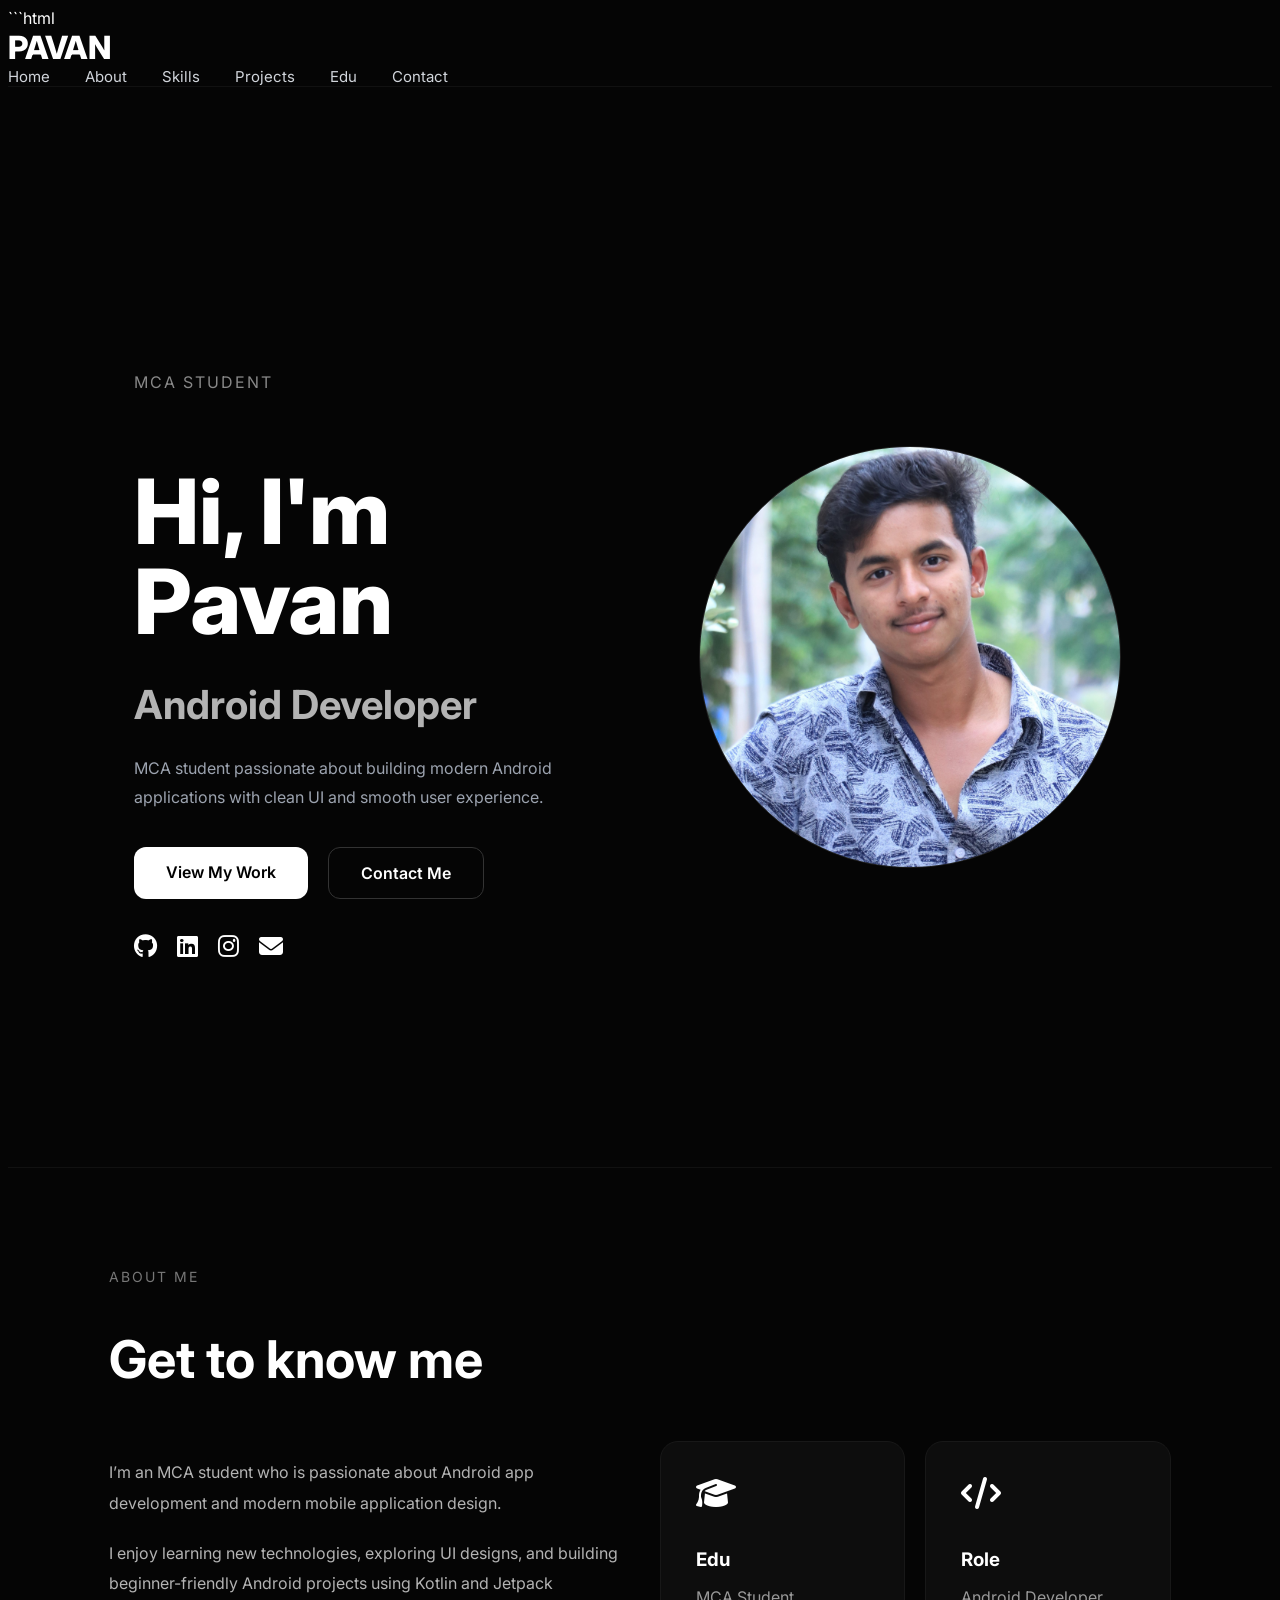
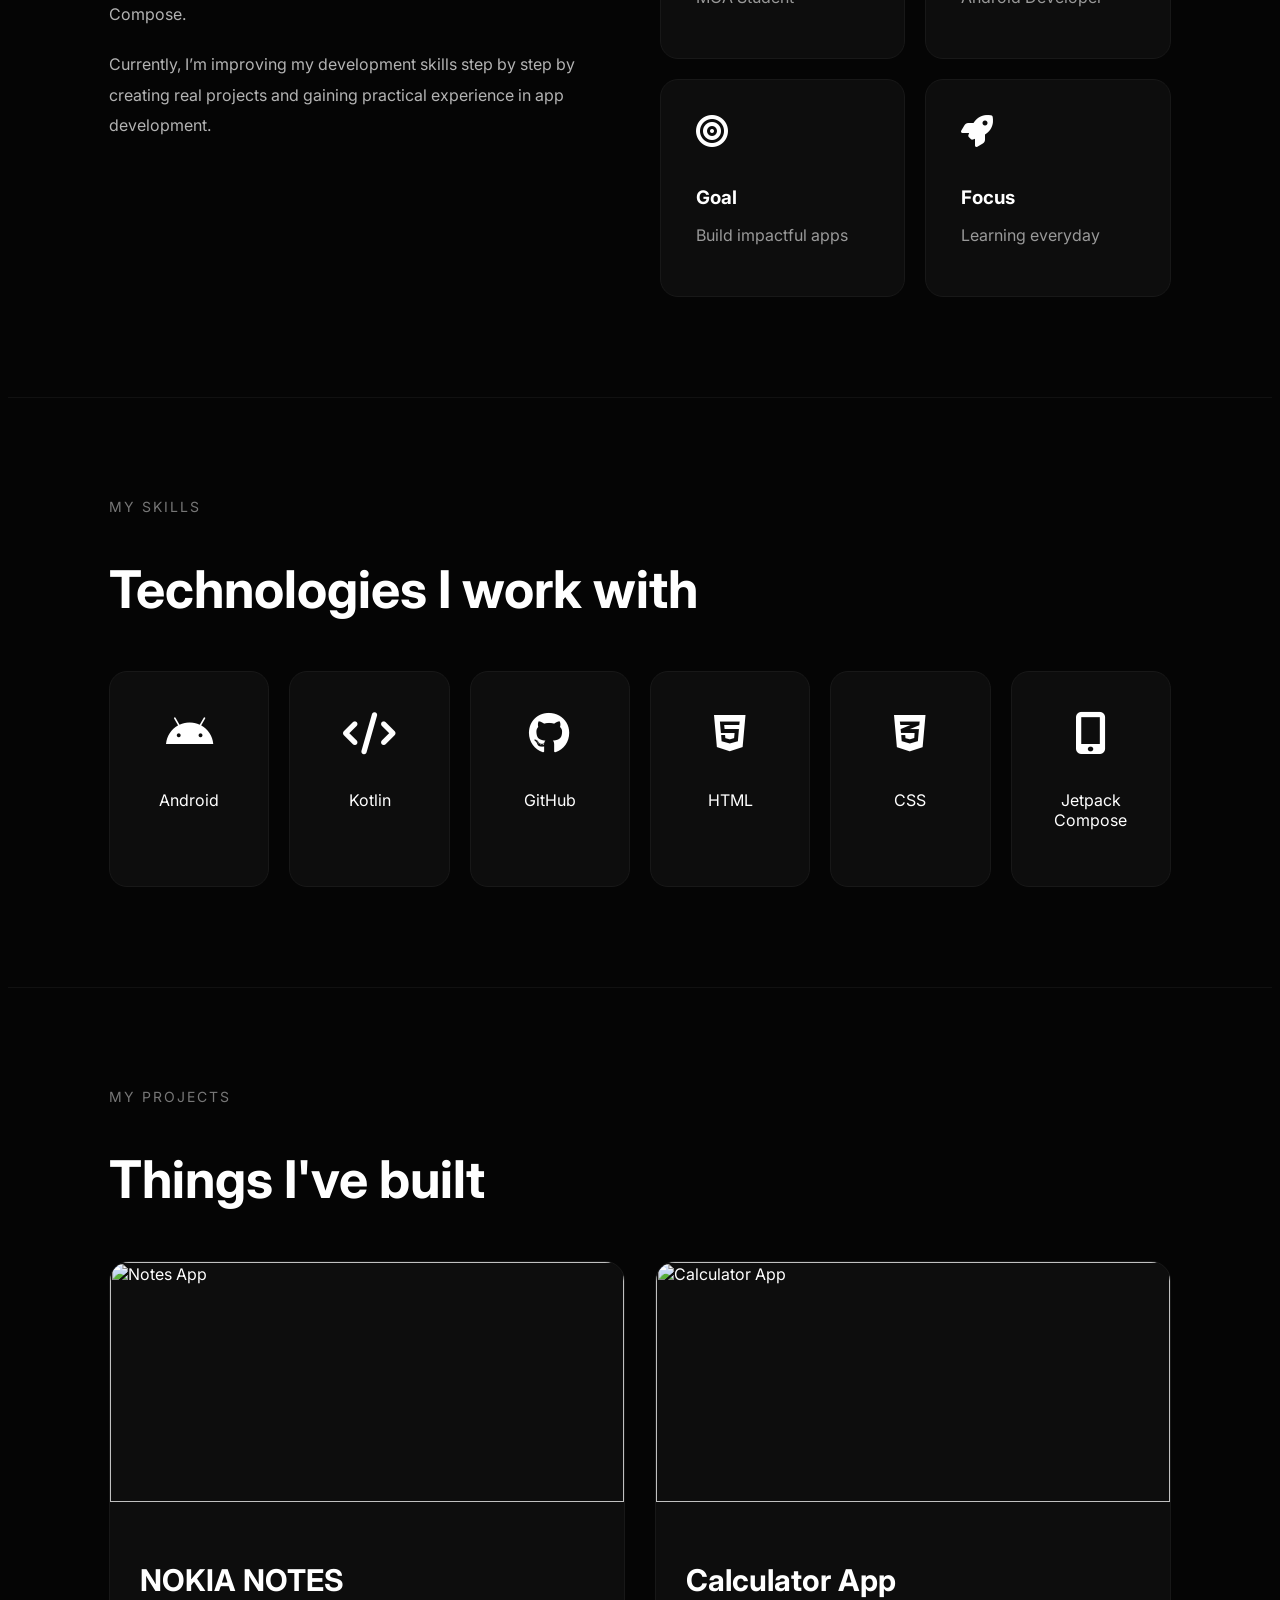
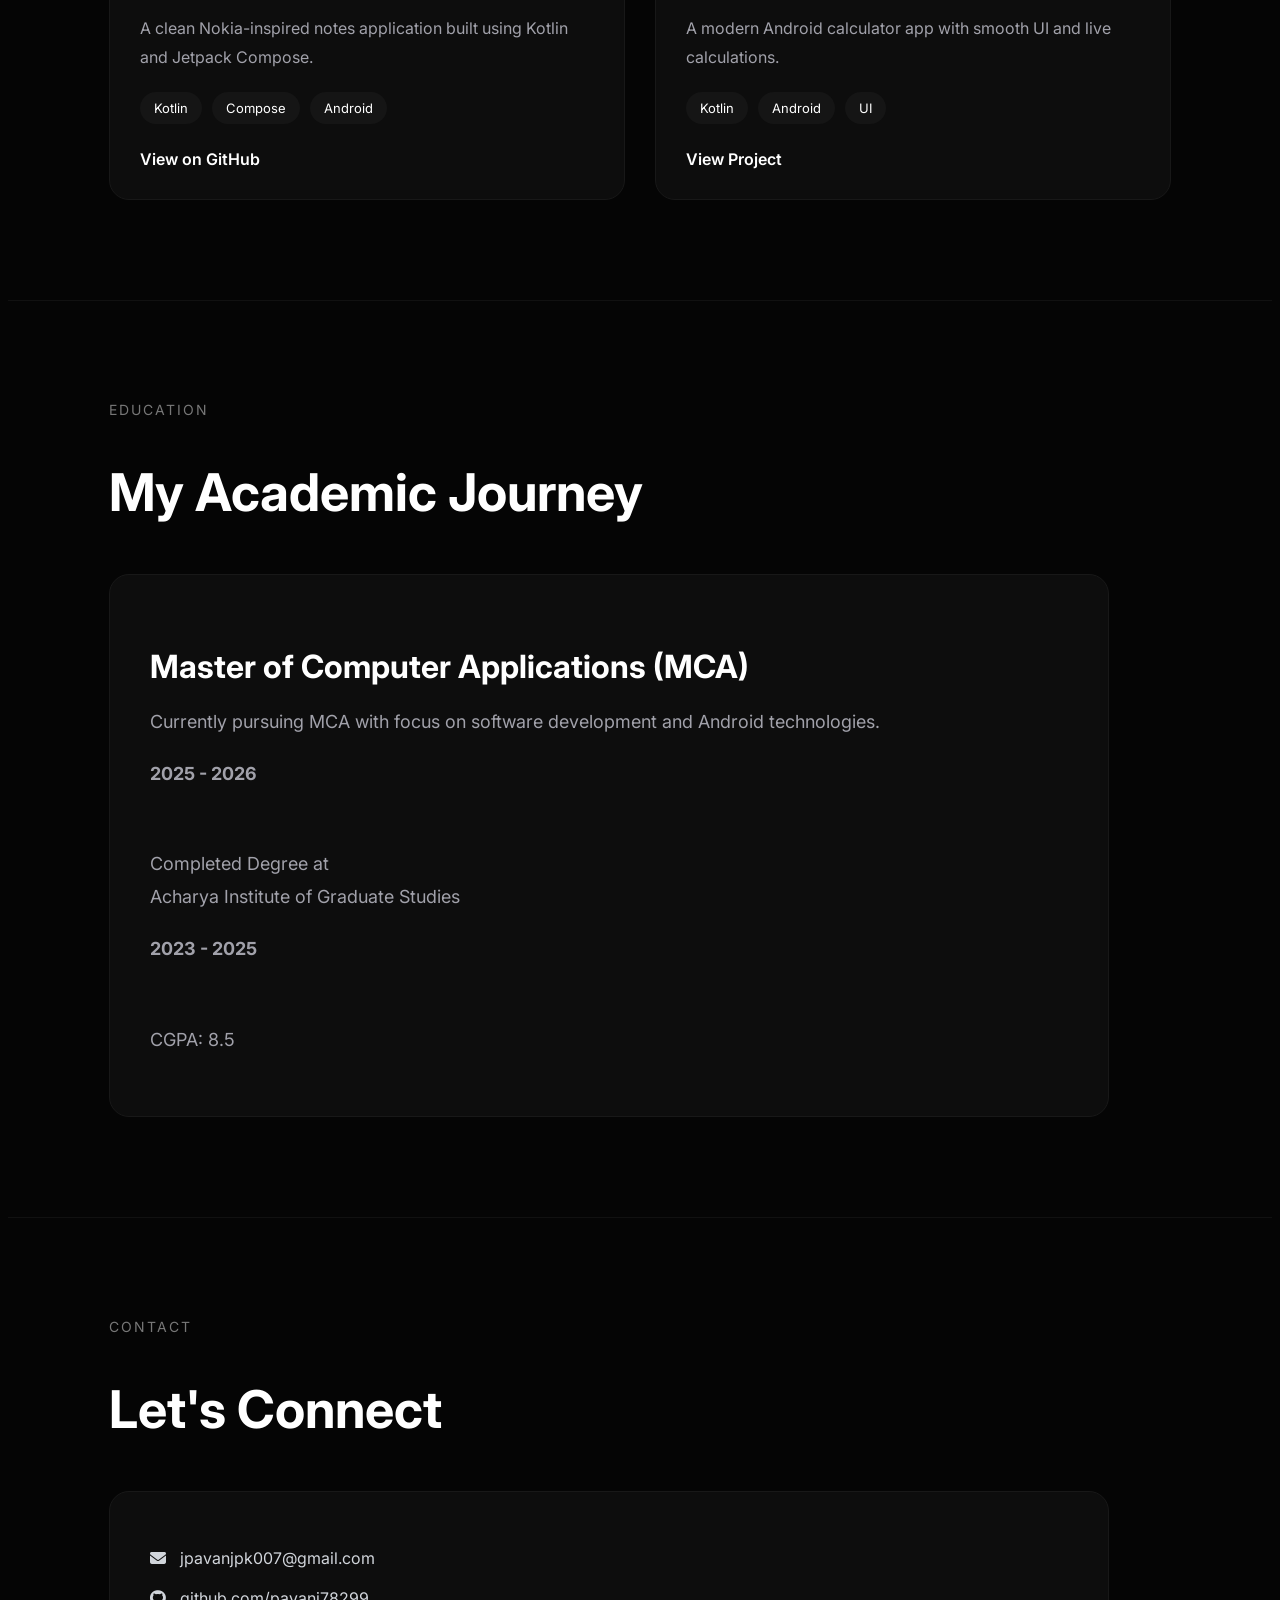
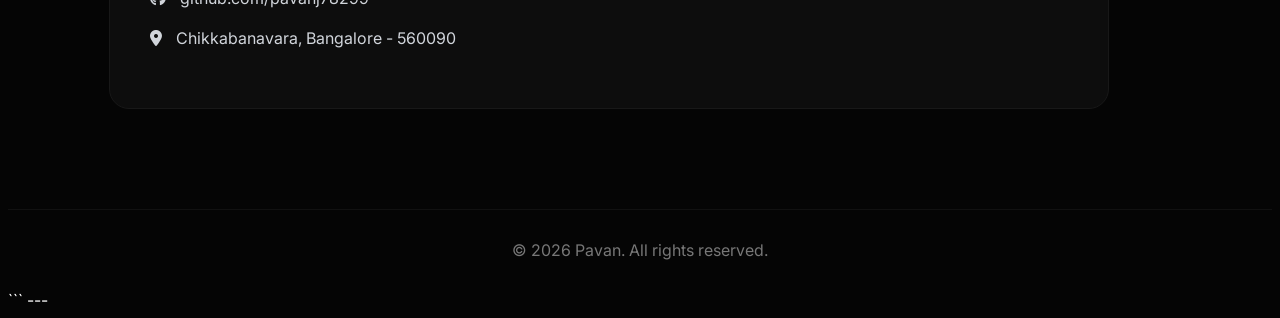
==== index.html @ 9ae3b1ec "Update index.html" ====
```html
<!DOCTYPE html>
<html lang="en">
<head>

  <meta charset="UTF-8">

  <meta name="viewport" content="width=device-width, initial-scale=1.0">

  <title>Pavan | Android Developer Portfolio</title>

  <meta name="description"
  content="Pavan's Android Developer Portfolio showcasing Kotlin, Jetpack Compose, Notes App, Calculator App and modern Android projects.">

  <link rel="stylesheet" href="style.css">

  <link rel="preconnect" href="https://fonts.googleapis.com">

  <link rel="preconnect" href="https://fonts.gstatic.com" crossorigin>

  <link href="https://fonts.googleapis.com/css2?family=Inter:wght@300;400;500;600;700;800&display=swap" rel="stylesheet">

  <link rel="stylesheet"
  href="https://cdnjs.cloudflare.com/ajax/libs/font-awesome/6.5.1/css/all.min.css">

</head>

  <div class="logo">PAVAN</div>

  <nav>
    <a href="#home">Home</a>
    <a href="#about">About</a>
    <a href="#skills">Skills</a>
    <a href="#projects">Projects</a>
   <a href="#education">Edu</a>
    <a href="#contact">Contact</a>
  </nav>

</header>


<section class="hero" id="home">

  <div class="hero-text">

    <p class="small-title">MCA STUDENT</p>

    <h1>
      Hi, I'm <br>
      <span>Pavan</span>
    </h1>

    <h2>Android Developer</h2>

    <p class="hero-description">
      MCA student passionate about building modern Android applications with clean UI and smooth user experience.
    </p>


    <div class="hero-buttons">

      <a href="https://github.com/pavanj78299" target="_blank" class="primary-btn">
        View My Work
      </a>

      <a href="#contact" class="secondary-btn">
        Contact Me
      </a>

    </div>


    <div class="social-icons">

      <a href="https://github.com/pavanj78299" target="_blank">
        <i class="fab fa-github"></i>
      </a>

      <a href="https://www.linkedin.com/in/jinkapavan" target="_blank">
    <i class="fab fa-linkedin"></i>
</a>

      <a href="https://instagram.com/the_jinkapavan" target="_blank">
    <i class="fab fa-instagram"></i>
</a>
      
      <a href="#contact">
        <i class="fas fa-envelope"></i>
      </a>

    </div>

  </div>


  <div class="hero-image">

    <img src="IMG_0002.JPG" alt="Pavan">

  </div>

</section>


<section class="about" id="about">

  <div class="section-title">
    ABOUT ME
  </div>

  <h2>Get to know me</h2>

  <div class="about-grid">

   <div class="about-text">

    <p>
        I’m an MCA student who is passionate about Android app development and modern mobile application design.
    </p>

    <p>
        I enjoy learning new technologies, exploring UI designs, and building beginner-friendly Android projects using Kotlin and Jetpack Compose.
    </p>

    <p>
        Currently, I’m improving my development skills step by step by creating real projects and gaining practical experience in app development.
    </p>

</div>


   <div class="info-cards">

  <div class="info-card">
    <i class="fas fa-graduation-cap"></i>
    <h3>Edu</h3>
    <p>MCA Student</p>
  </div>

      <div class="info-card">
        <i class="fas fa-code"></i>
        <h3>Role</h3>
        <p>Android Developer</p>
      </div>

      <div class="info-card">
        <i class="fas fa-bullseye"></i>
        <h3>Goal</h3>
        <p>Build impactful apps</p>
      </div>

      <div class="info-card">
        <i class="fas fa-rocket"></i>
        <h3>Focus</h3>
        <p>Learning everyday</p>
      </div>

    </div>

  </div>

</section>


<section class="skills" id="skills">

  <div class="section-title">
    MY SKILLS
  </div>

  <h2>Technologies I work with</h2>


  <div class="skills-grid">

    <div class="skill-box">
      <i class="fab fa-android"></i>
      <p>Android</p>
    </div>

    <div class="skill-box">
      <i class="fas fa-code"></i>
      <p>Kotlin</p>
    </div>

    <div class="skill-box">
      <i class="fab fa-github"></i>
      <p>GitHub</p>
    </div>

    <div class="skill-box">
      <i class="fab fa-html5"></i>
      <p>HTML</p>
    </div>

    <div class="skill-box">
      <i class="fab fa-css3-alt"></i>
      <p>CSS</p>
    </div>

    <div class="skill-box">
      <i class="fas fa-mobile-alt"></i>
      <p>Jetpack Compose</p>
    </div>

  </div>

</section>


<section class="projects" id="projects">

  <div class="section-title">
    MY PROJECTS
  </div>

  <h2>Things I've built</h2>


  <div class="projects-grid">

    <div class="project-card">

      <img src="https://images.unsplash.com/photo-1512941937669-90a1b58e7e9c?q=80&w=1200&auto=format&fit=crop" alt="Notes App">

      <div class="project-content">

        <h3>NOKIA NOTES</h3>

        <p>
          A clean Nokia-inspired notes application built using Kotlin and Jetpack Compose.
        </p>

        <div class="tags">
          <span>Kotlin</span>
          <span>Compose</span>
          <span>Android</span>
        </div>

        <a href="https://github.com/pavanj78299/notes" target="_blank">
          View on GitHub
        </a>

      </div>

    </div>


    <div class="project-card">

      <img src="https://images.unsplash.com/photo-1551650975-87deedd944c3?q=80&w=1200&auto=format&fit=crop" alt="Calculator App">

      <div class="project-content">

        <h3>Calculator App</h3>

        <p>
          A modern Android calculator app with smooth UI and live calculations.
        </p>

        <div class="tags">
          <span>Kotlin</span>
          <span>Android</span>
          <span>UI</span>
        </div>

       <a href="https://github.com/pavanj78299/calculator" target="_blank">
    View Project
</a>

      </div>

    </div>

  </div>

</section>


<section class="education" id="education">

  <div class="section-title">
    EDUCATION
</div>

  <h2>My Academic Journey</h2>

  <div class="education-card">

    <h3>Master of Computer Applications (MCA)</h3>

    <p>
      Currently pursuing MCA with focus on software development and Android technologies.
    </p>

    <p><strong>2025 - 2026</strong></p>

    <br>

    <p>
      Completed Degree at<br>
      Acharya Institute of Graduate Studies
    </p>

    <p><strong>2023 - 2025</strong></p>

    <br>

    <p>
      CGPA: 8.5
    </p>

  </div>

</section>

<section class="contact" id="contact">

  <div class="section-title">
    CONTACT
  </div>

  <h2>Let's Connect</h2>


  <div class="contact-card">

    <p><i class="fas fa-envelope"></i> jpavanjpk007@gmail.com</p>

    <p><i class="fab fa-github"></i> github.com/pavanj78299</p>

   <p>
    <i class="fas fa-location-dot"></i>
    Chikkabanavara, Bangalore - 560090
</p>

  </div>

</section>


<footer>
  © 2026 Pavan. All rights reserved.
</footer>

</body>
</html>
```

---
---- style.css ----
## style.css

```css
*{
    margin:0;
    padding:0;
    box-sizing:border-box;
    scroll-behavior:smooth;
}

body{
    background:#050505;
    color:white;
    font-family:'Inter',sans-serif;
}

header{
    width:100%;
    padding:30px 8%;
    display:flex;
    justify-content:space-between;
    align-items:center;
    position:fixed;
    top:0;
    z-index:1000;
    background:rgba(0,0,0,0.85);
    backdrop-filter:blur(10px);
    border-bottom:1px solid #151515;
}

.logo{
    font-size:32px;
    font-weight:800;
}

nav{
    display:flex;
    gap:35px;
}

nav a{
    color:#d1d5db;
    text-decoration:none;
    font-size:15px;
    transition:0.3s;
}

nav a:hover{
    color:white;
}

.hero{
    min-height:100vh;
    display:flex;
    justify-content:space-between;
    align-items:center;
    padding: 120px 10% 60px;
    gap:70px;
}

.hero-text{
    flex:1;
}

.small-title{
    color:#888;
    letter-spacing:2px;
    margin-bottom:20px;
}

.hero-text h1{
    font-size:90px;
    line-height:1;
    margin-bottom:20px;
    font-weight:800;
}

.hero-text span{
    color:#ffffff;
}

.hero-text h2{
    font-size:40px;
    color:#b3b3b3;
    margin-bottom:25px;
}

.hero-description{
    max-width:600px;
    line-height:1.8;
    color:#9ca3af;
    margin-bottom:35px;
}

.hero-buttons{
    display:flex;
    gap:20px;
    margin-bottom:35px;
}

.hero-buttons a{
    padding:15px 32px;
    border-radius:12px;
    text-decoration:none;
    font-weight:600;
}

.primary-btn{
    background:white;
    color:black;
}

.secondary-btn{
    border:1px solid #333;
    color:white;
}

.social-icons{
    display:flex;
    gap:20px;
}

.social-icons a{
    color:white;
    font-size:24px;
}

.hero-image{
    flex:1;
    display:flex;
    justify-content:center;
}

.hero-image img{
    width:420px;
    height:420px;
    border-radius:50%;
    object-fit:cover;
    border:1px solid #222;
}

section{
    padding:100px 8%;
    border-top:1px solid #111;
}

.section-title{
    color:#777;
    font-size:14px;
    letter-spacing:2px;
    margin-bottom:20px;
}

section h2{
    font-size:52px;
    margin-bottom:50px;
}

.about-grid{
    display:grid;
    grid-template-columns:1fr 1fr;
    gap:40px;
}

.about-text p{
    line-height:1.9;
    color:#b3b3b3;
    margin-bottom:20px;
}

.info-cards{
    display:grid;
    grid-template-columns:repeat(2,1fr);
    gap:20px;
}

.info-card{
    background:#0d0d0d;
    border:1px solid #181818;
    padding:35px;
    border-radius:18px;
}

.info-card i{
    font-size:32px;
    margin-bottom:20px;
}

.info-card h3{
    margin-bottom:10px;
}

.info-card p{
    color:#999;
}

.skills-grid{
    display:grid;
    grid-template-columns:repeat(auto-fit,minmax(160px,1fr));
    gap:20px;
}

.skill-box{
    background:#0d0d0d;
    border:1px solid #181818;
    padding:40px 20px;
    border-radius:18px;
    text-align:center;
}

.skill-box i{
    font-size:42px;
    margin-bottom:20px;
}

.projects-grid{
    display:grid;
    grid-template-columns:repeat(auto-fit,minmax(340px,1fr));
    gap:30px;
}

.project-card{
    background:#0d0d0d;
    border:1px solid #181818;
    border-radius:20px;
    overflow:hidden;
}

.project-card img{
    width:100%;
    height:240px;
    object-fit:cover;
}

.project-content{
    padding:30px;
}

.project-content h3{
    font-size:30px;
    margin-bottom:15px;
}

.project-content p{
    color:#a1a1aa;
    line-height:1.8;
    margin-bottom:20px;
}

.tags{
    display:flex;
    gap:10px;
    flex-wrap:wrap;
    margin-bottom:25px;
}

.tags span{
    padding:8px 14px;
    border-radius:30px;
    background:#151515;
    font-size:13px;
}

.project-content a{
    color:white;
    text-decoration:none;
    font-weight:600;
}

.education-card,
.contact-card{
    width: 100%;
    max-width: 1000px;
    background:#0d0d0d;
    border:1px solid #181818;
    padding:40px;
    border-radius:20px;
    box-sizing:border-box;
}

.education-card h3{
    margin-bottom:20px;
    color:white;
    font-size:32px;
}

.education-card p{
    color:#a1a1aa;
    line-height:1.8;
    margin-bottom:20px;
    font-size:18px;
}

.contact-card p{
    margin-bottom:20px;
    color:#d1d5db;
}

.contact-card i{
    margin-right:10px;
}

footer{
    text-align:center;
    padding:30px;
    color:#777;
    border-top:1px solid #111;
}

@media(max-width:950px){

    header{
        flex-direction:column;
        gap:20px;
    }

    nav{
        flex-wrap:wrap;
        justify-content:center;
    }

    .hero{
        flex-direction:column;
        text-align:center;
    }

    .hero-text h1{
        font-size:60px;
    }

    .hero-text h2{
        font-size:30px;
    }

    .hero-buttons{
        justify-content:center;
        flex-wrap:wrap;
    }

    .social-icons{
        justify-content:center;
    }

    .about-grid{
        grid-template-columns:1fr;
    }

    .hero-image img{
        width:300px;
        height:300px;
    }

    section h2{
        font-size:40px;
    }
}
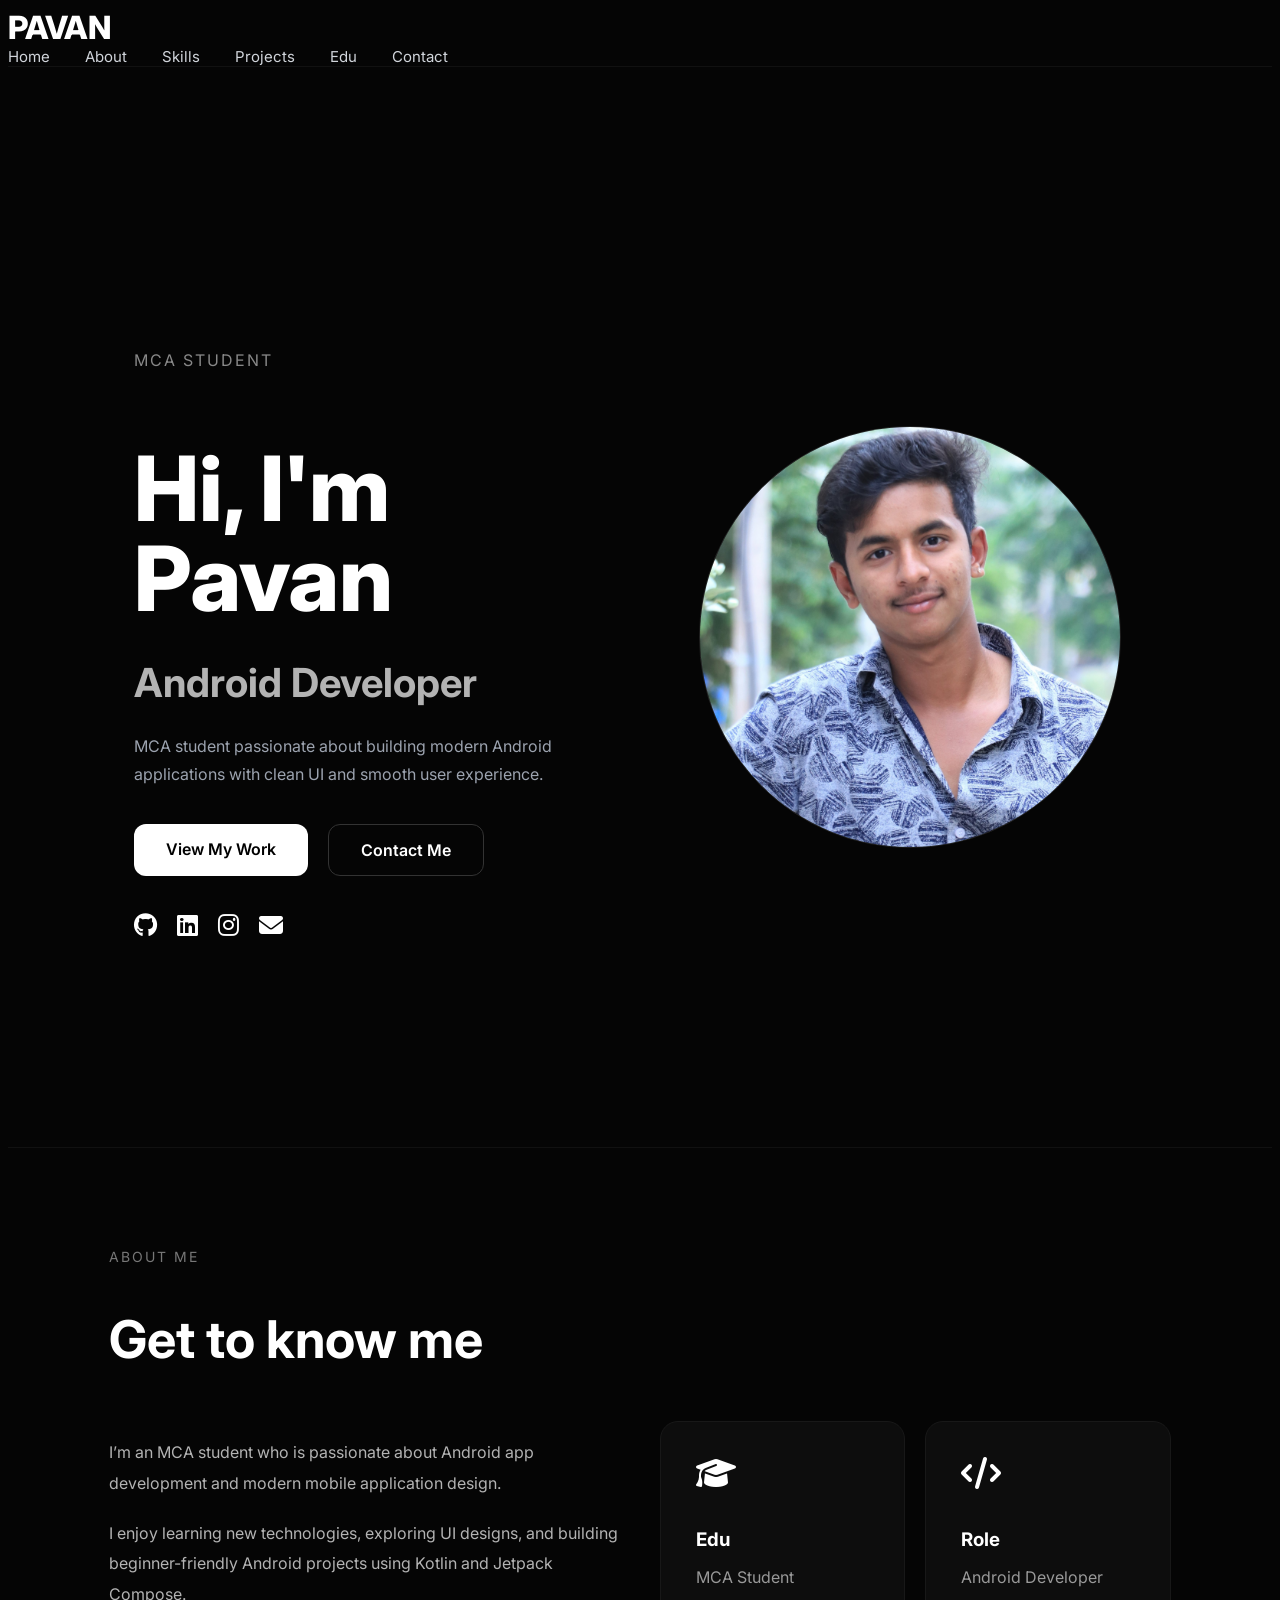
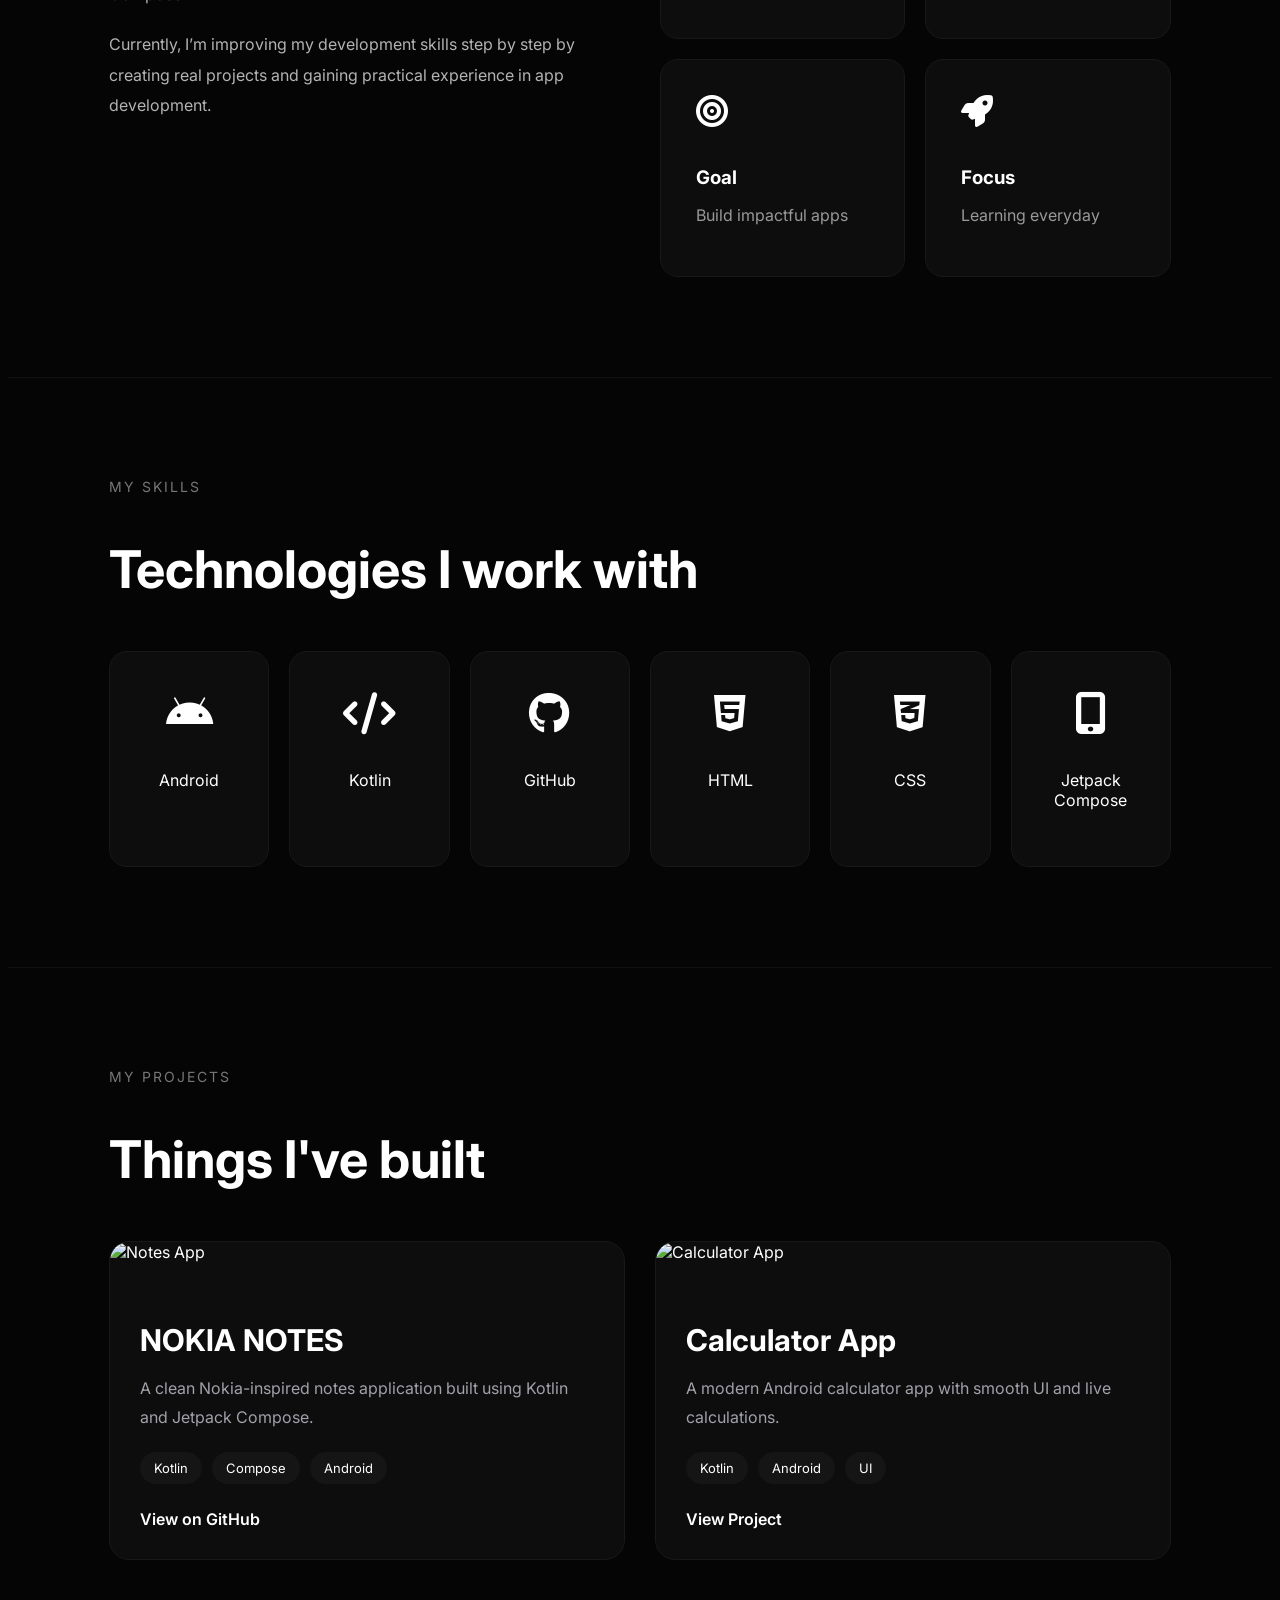
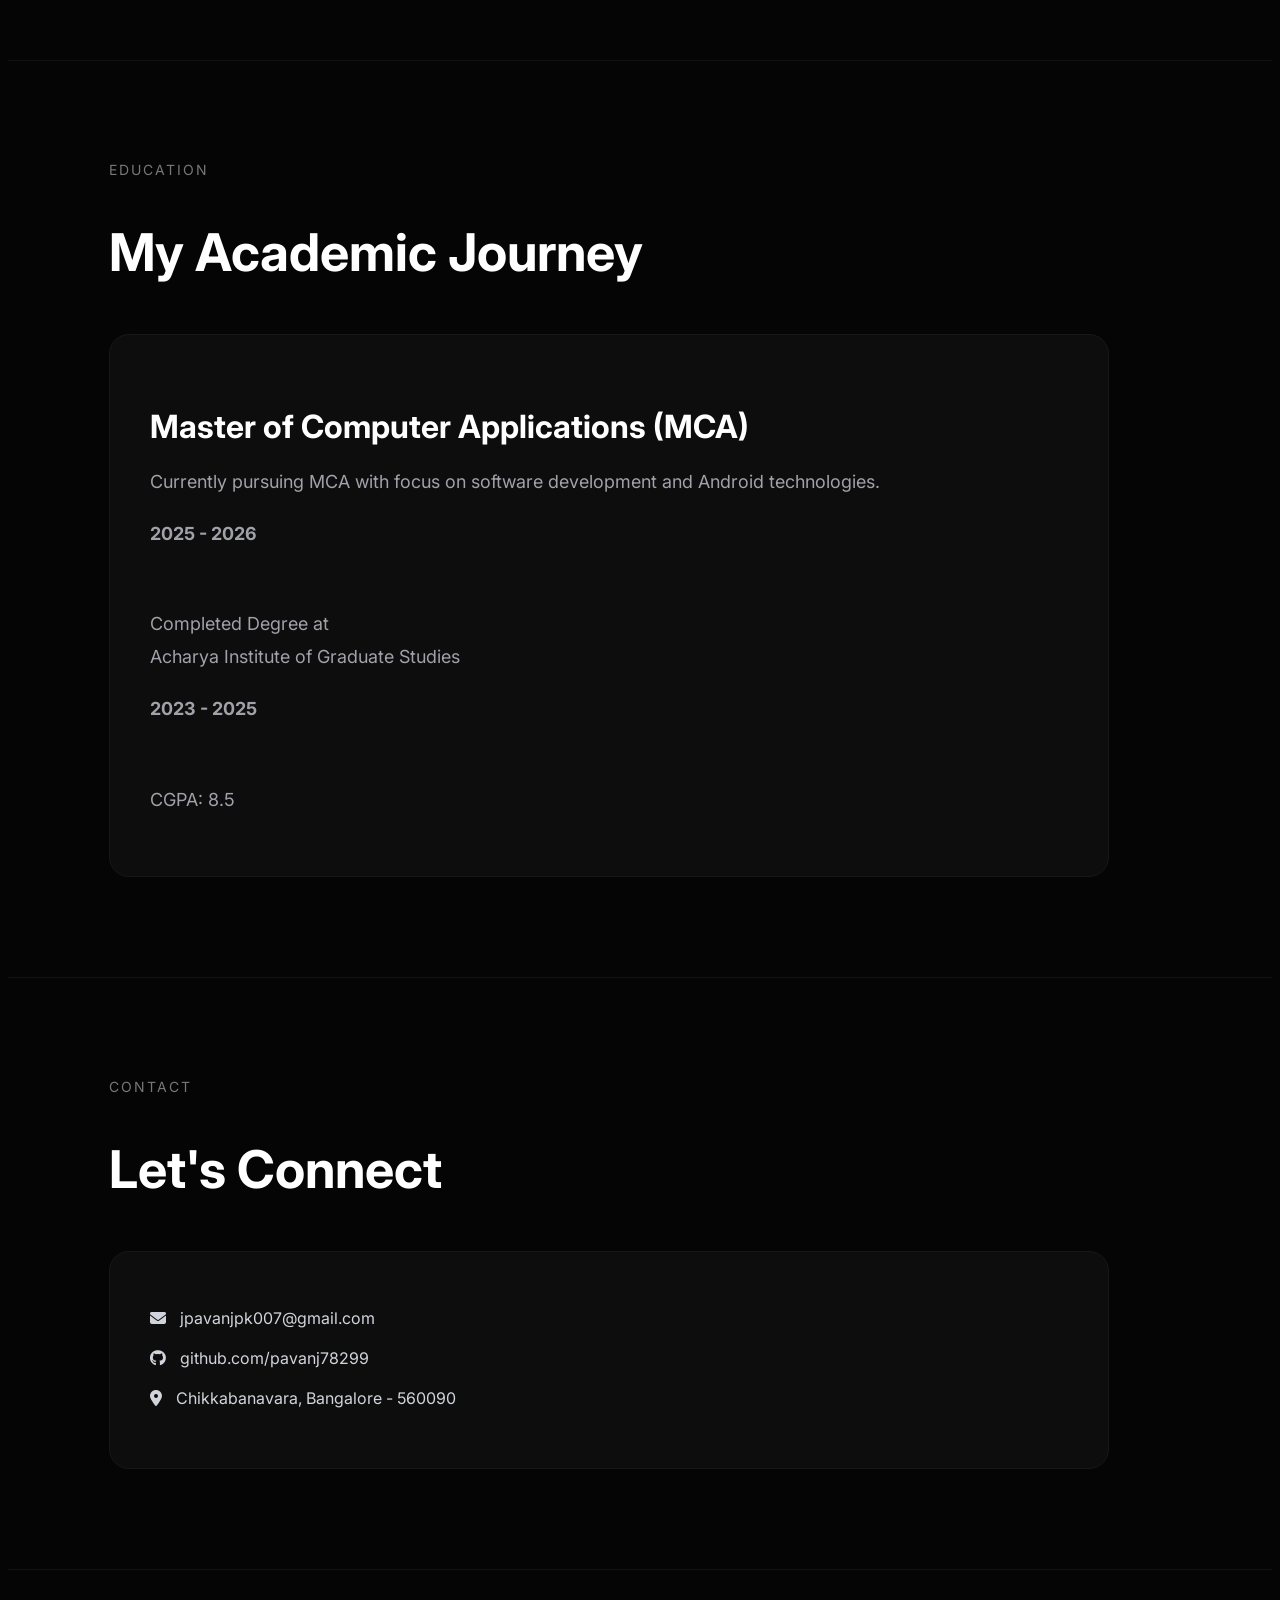
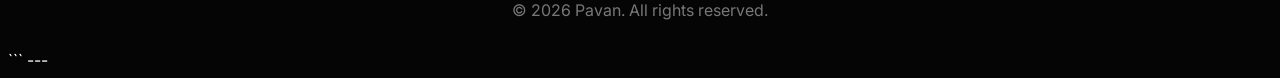
==== commit 4d7cde56: "Update index.html" ====
--- a/index.html
+++ b/index.html
@@ -1,4 +1,4 @@
-```html
+
 <!DOCTYPE html>
 <html lang="en">
 <head>
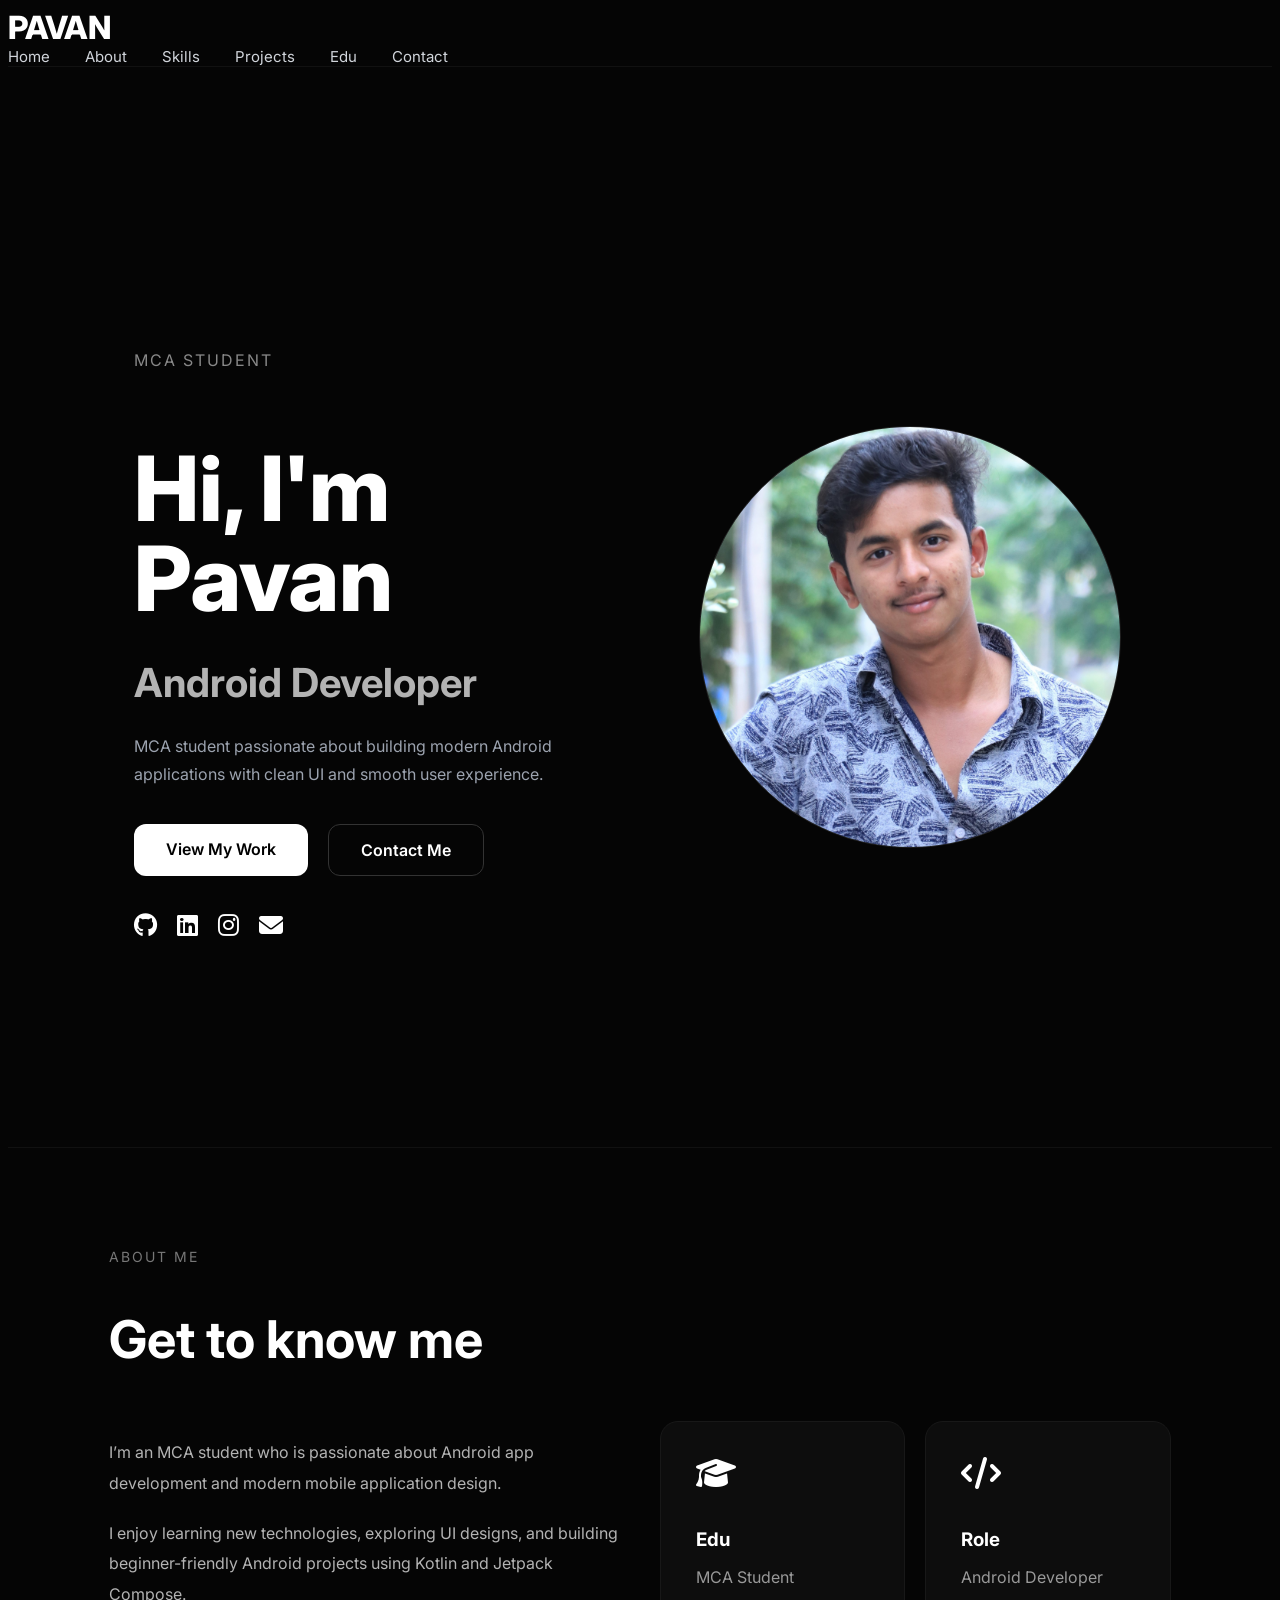
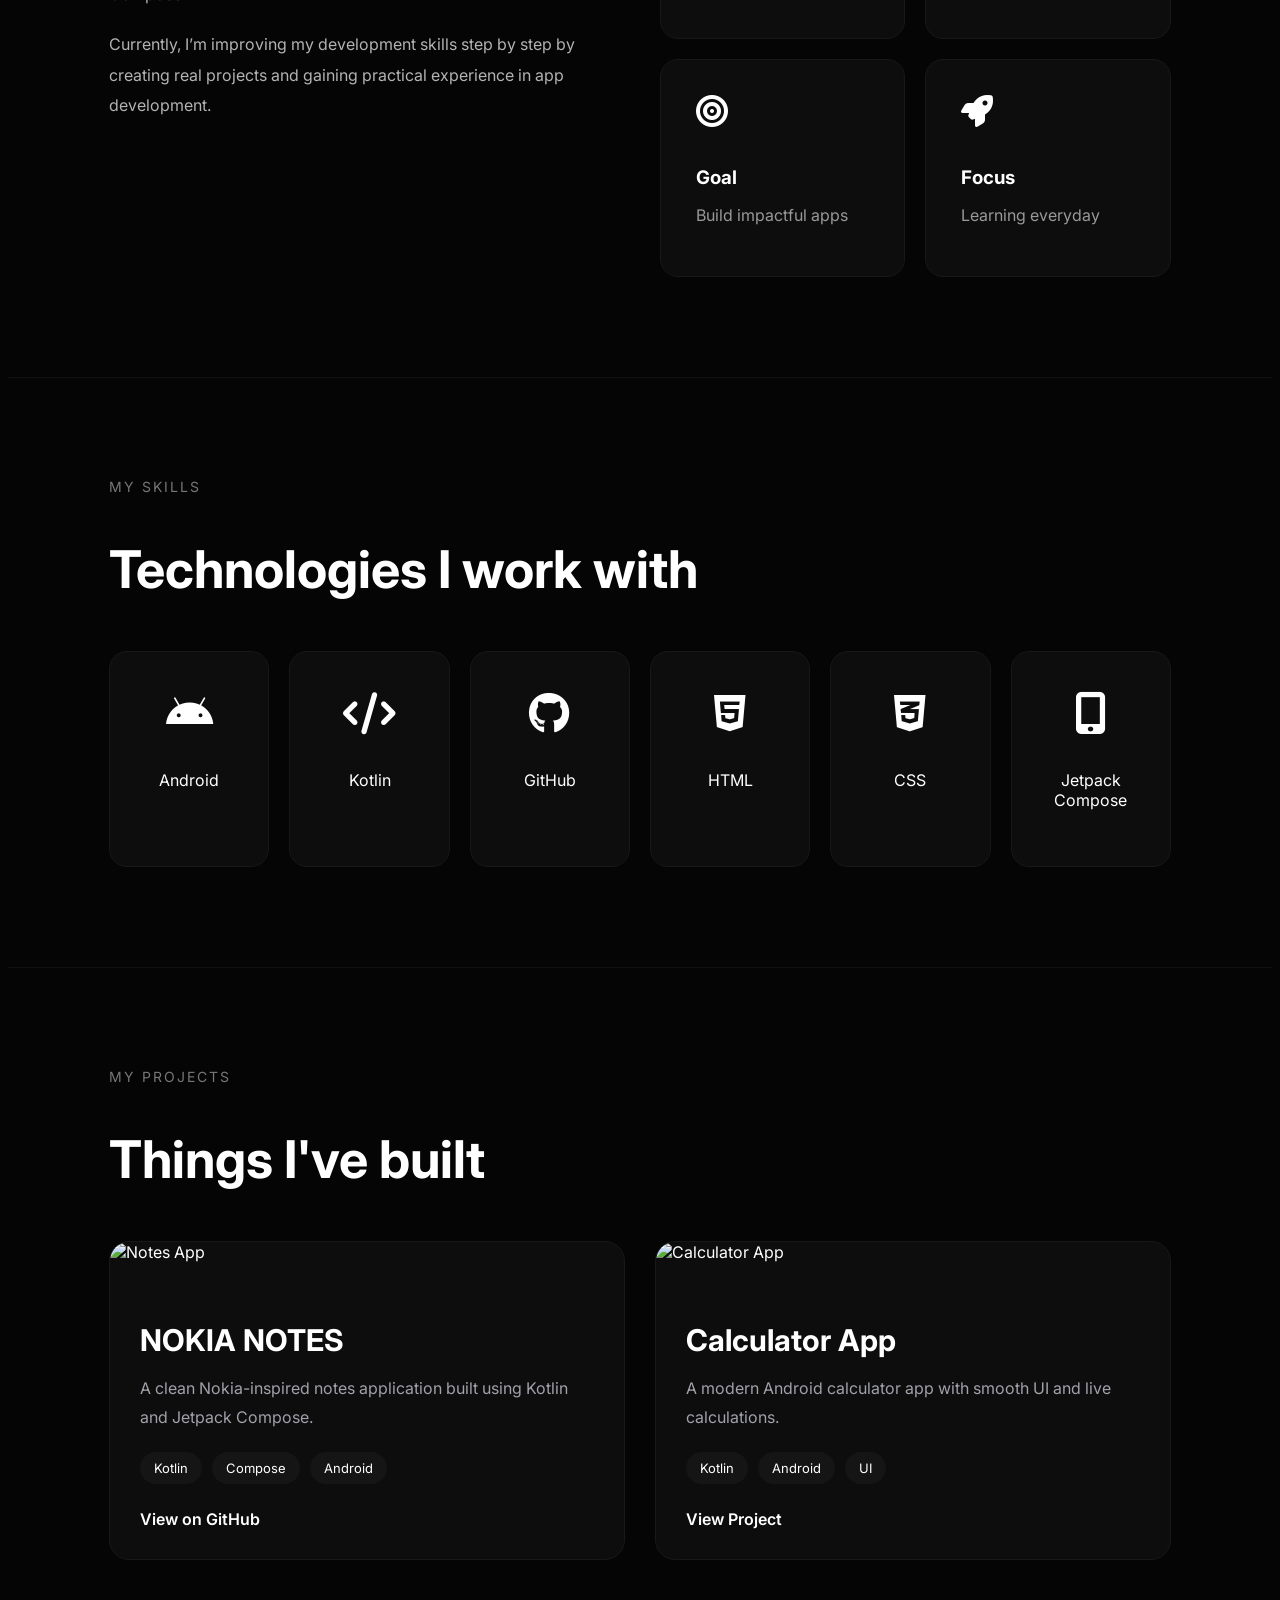
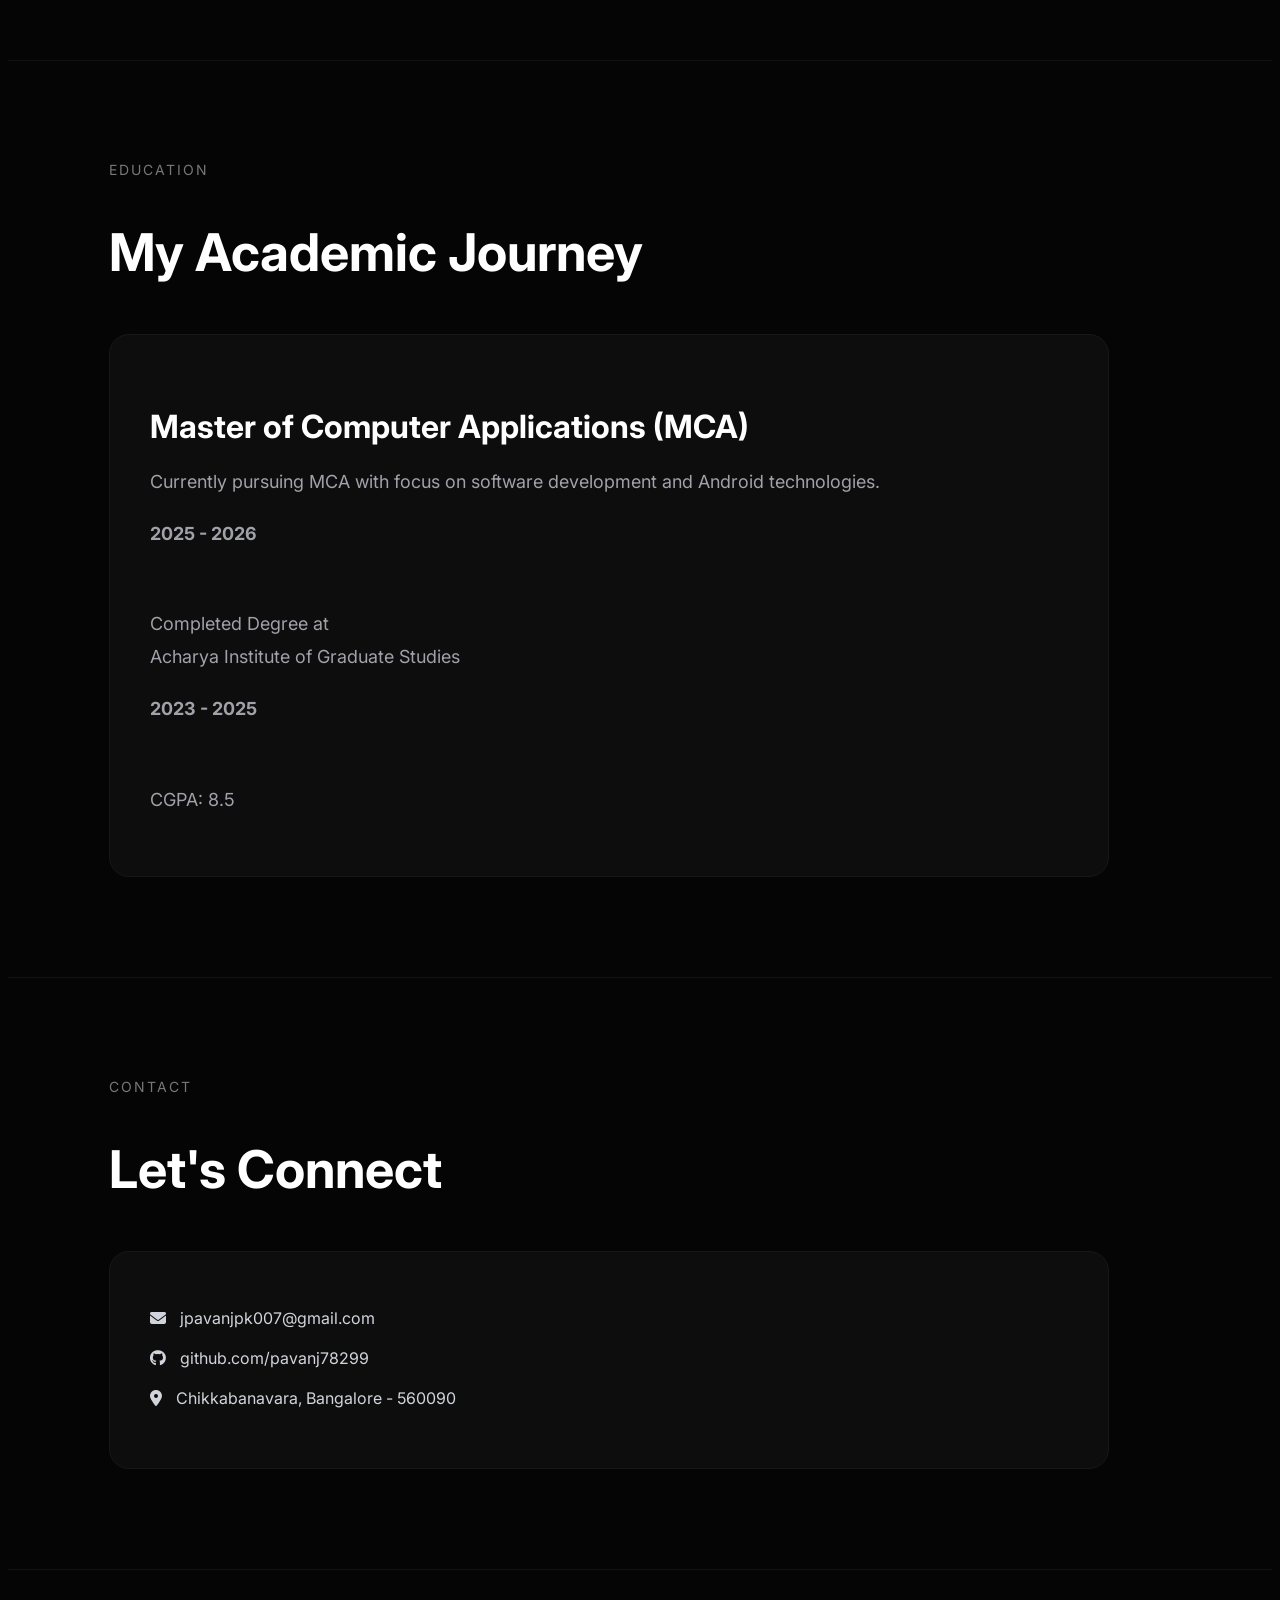
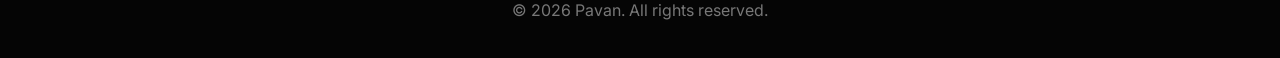
==== commit dab72233: "Update index.html" ====
--- a/index.html
+++ b/index.html
@@ -1,4 +1,3 @@
-
 <!DOCTYPE html>
 <html lang="en">
 <head>
@@ -344,8 +343,5 @@
 </footer>
 
 </body>
-</html>
-```
-
----
-
+
+
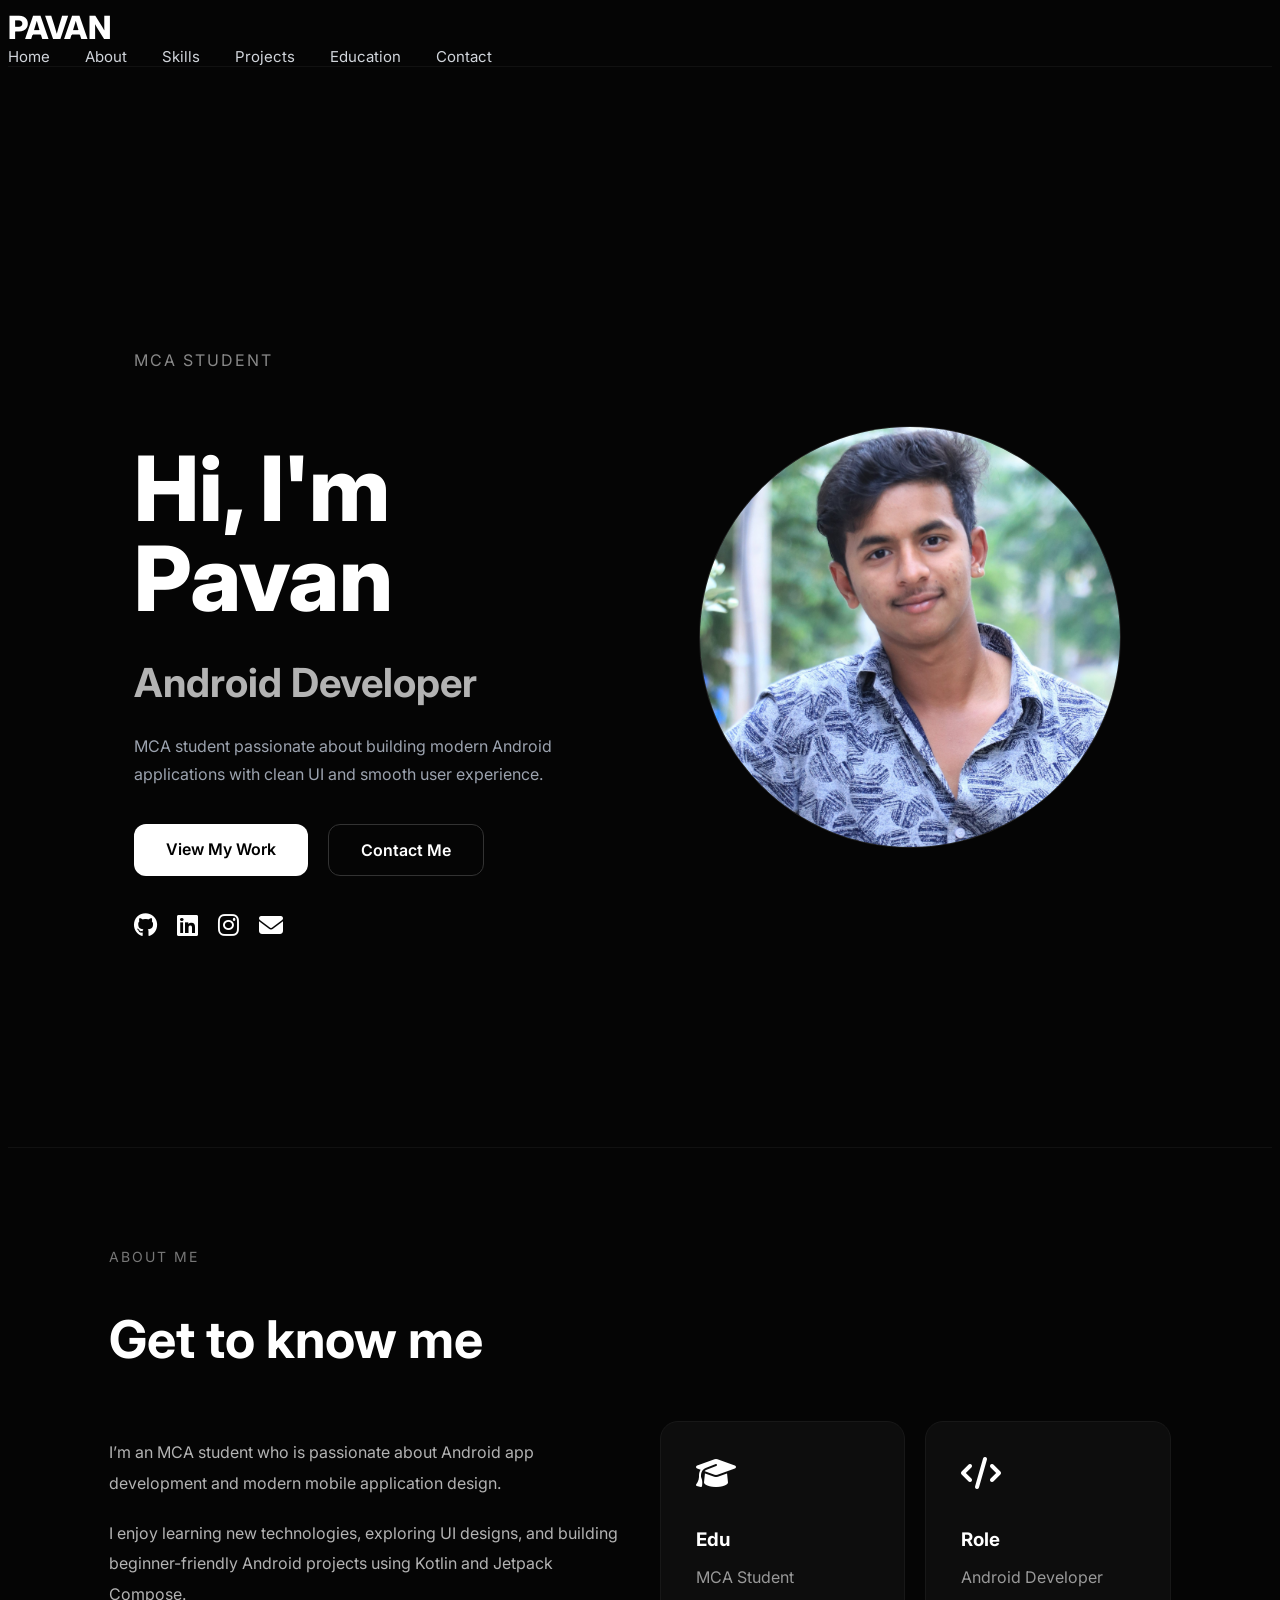
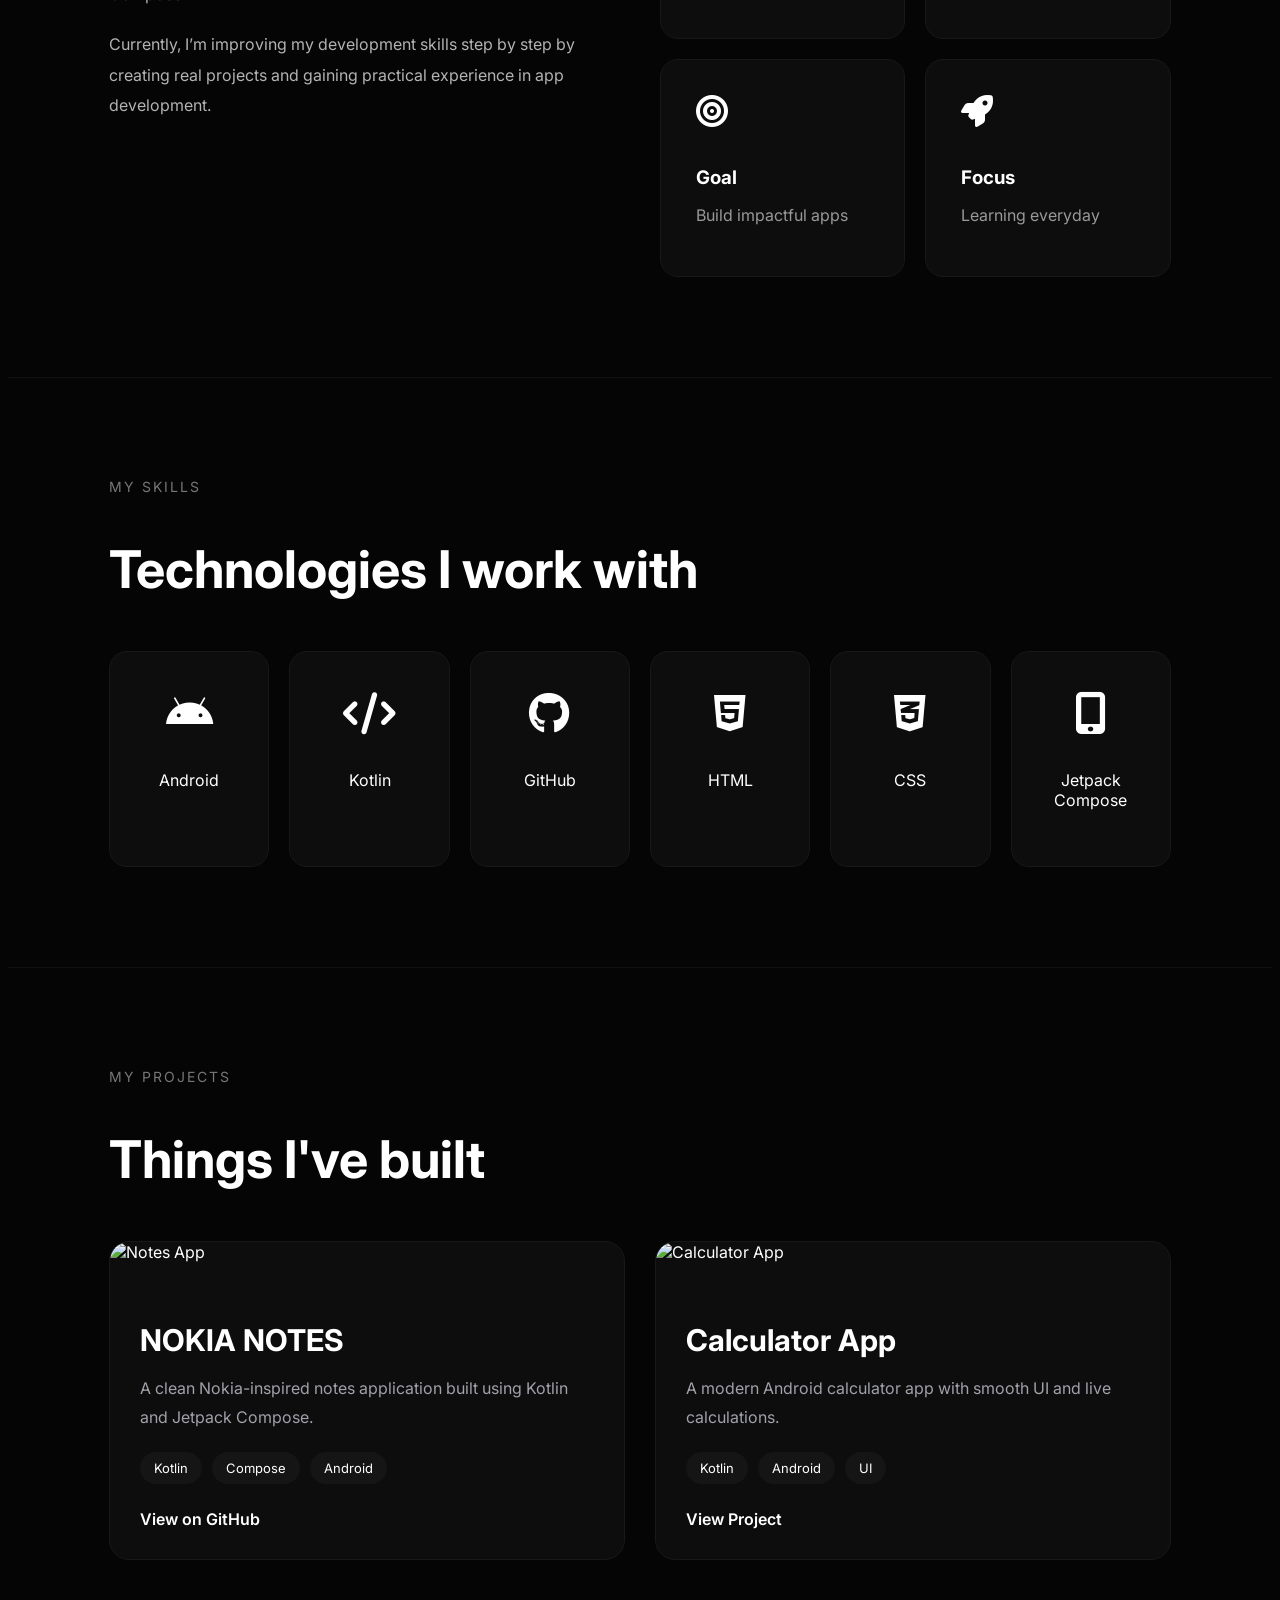
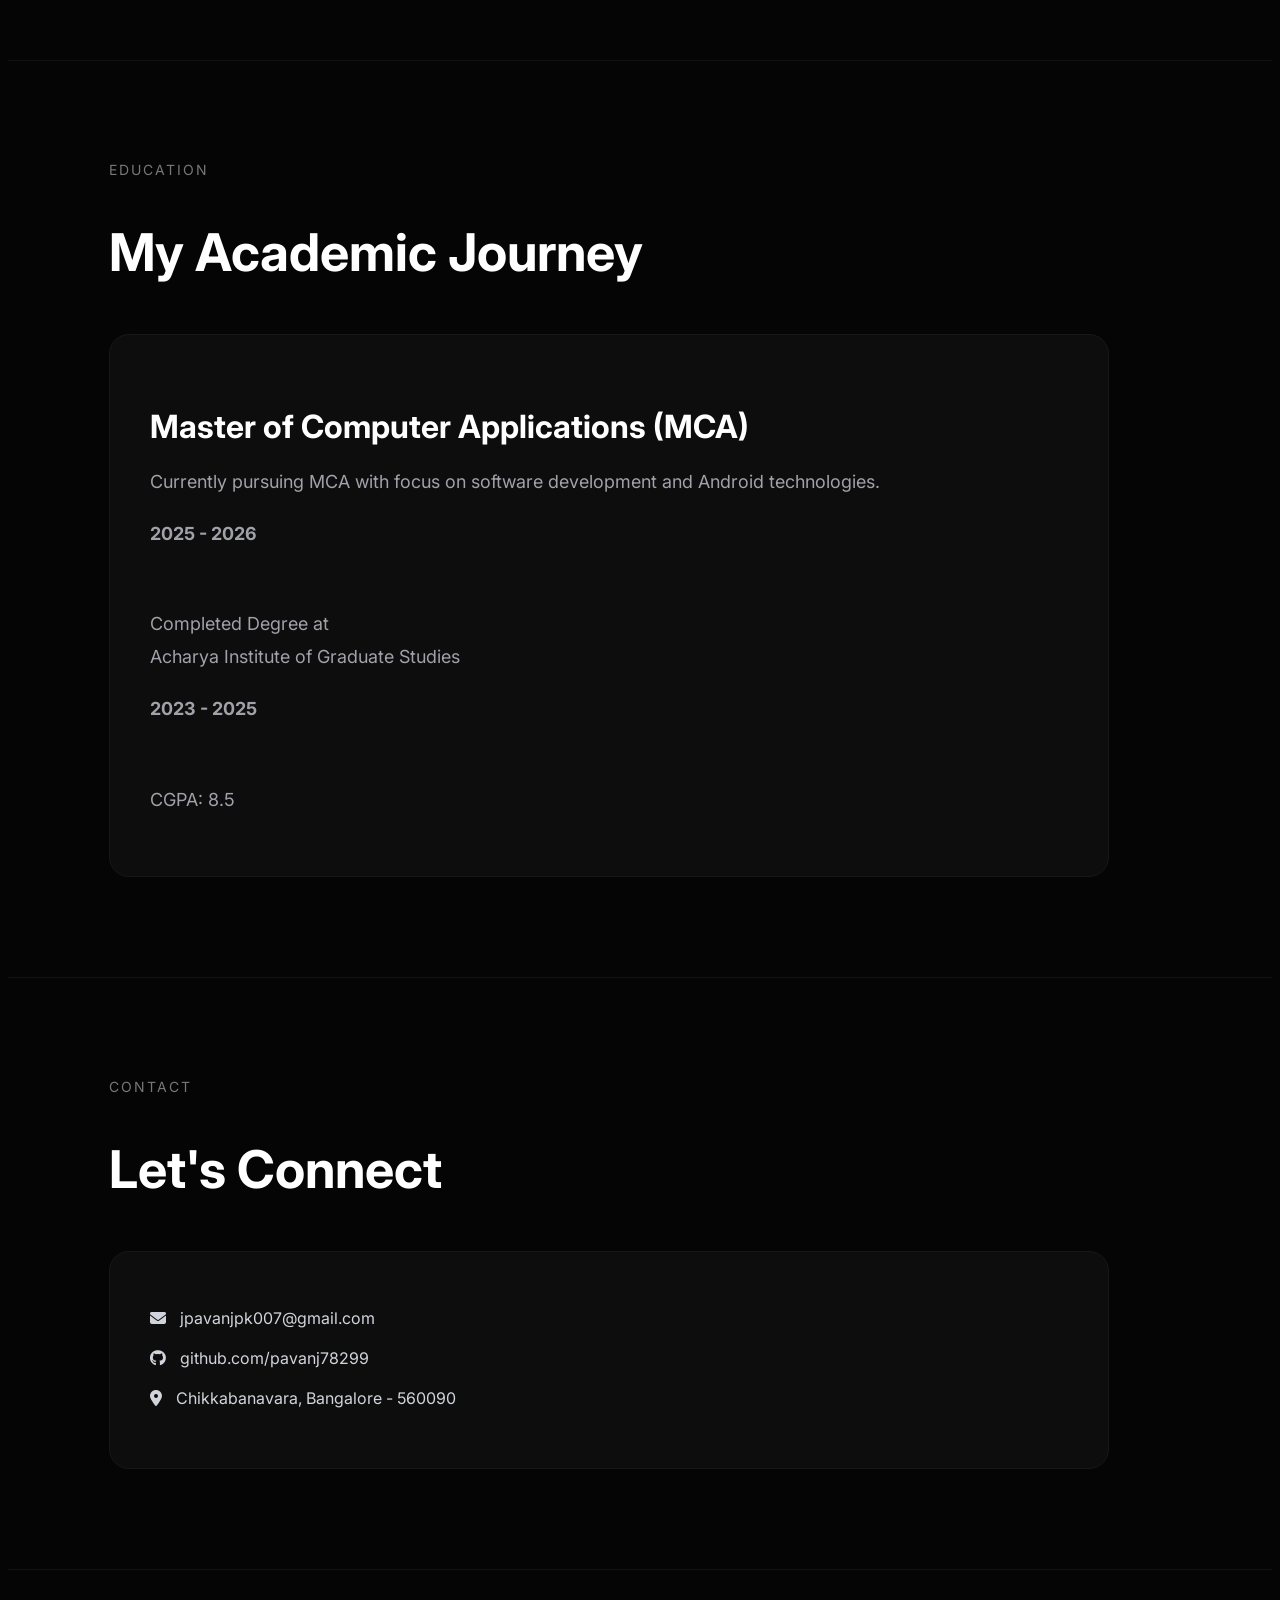
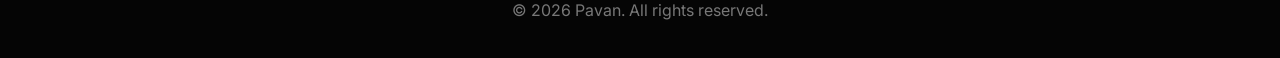
==== commit 5c6e48a2: "Update index.html" ====
--- a/index.html
+++ b/index.html
@@ -31,7 +31,7 @@
     <a href="#about">About</a>
     <a href="#skills">Skills</a>
     <a href="#projects">Projects</a>
-   <a href="#education">Edu</a>
+  <a href="#education">Education</a>
     <a href="#contact">Contact</a>
   </nav>
 
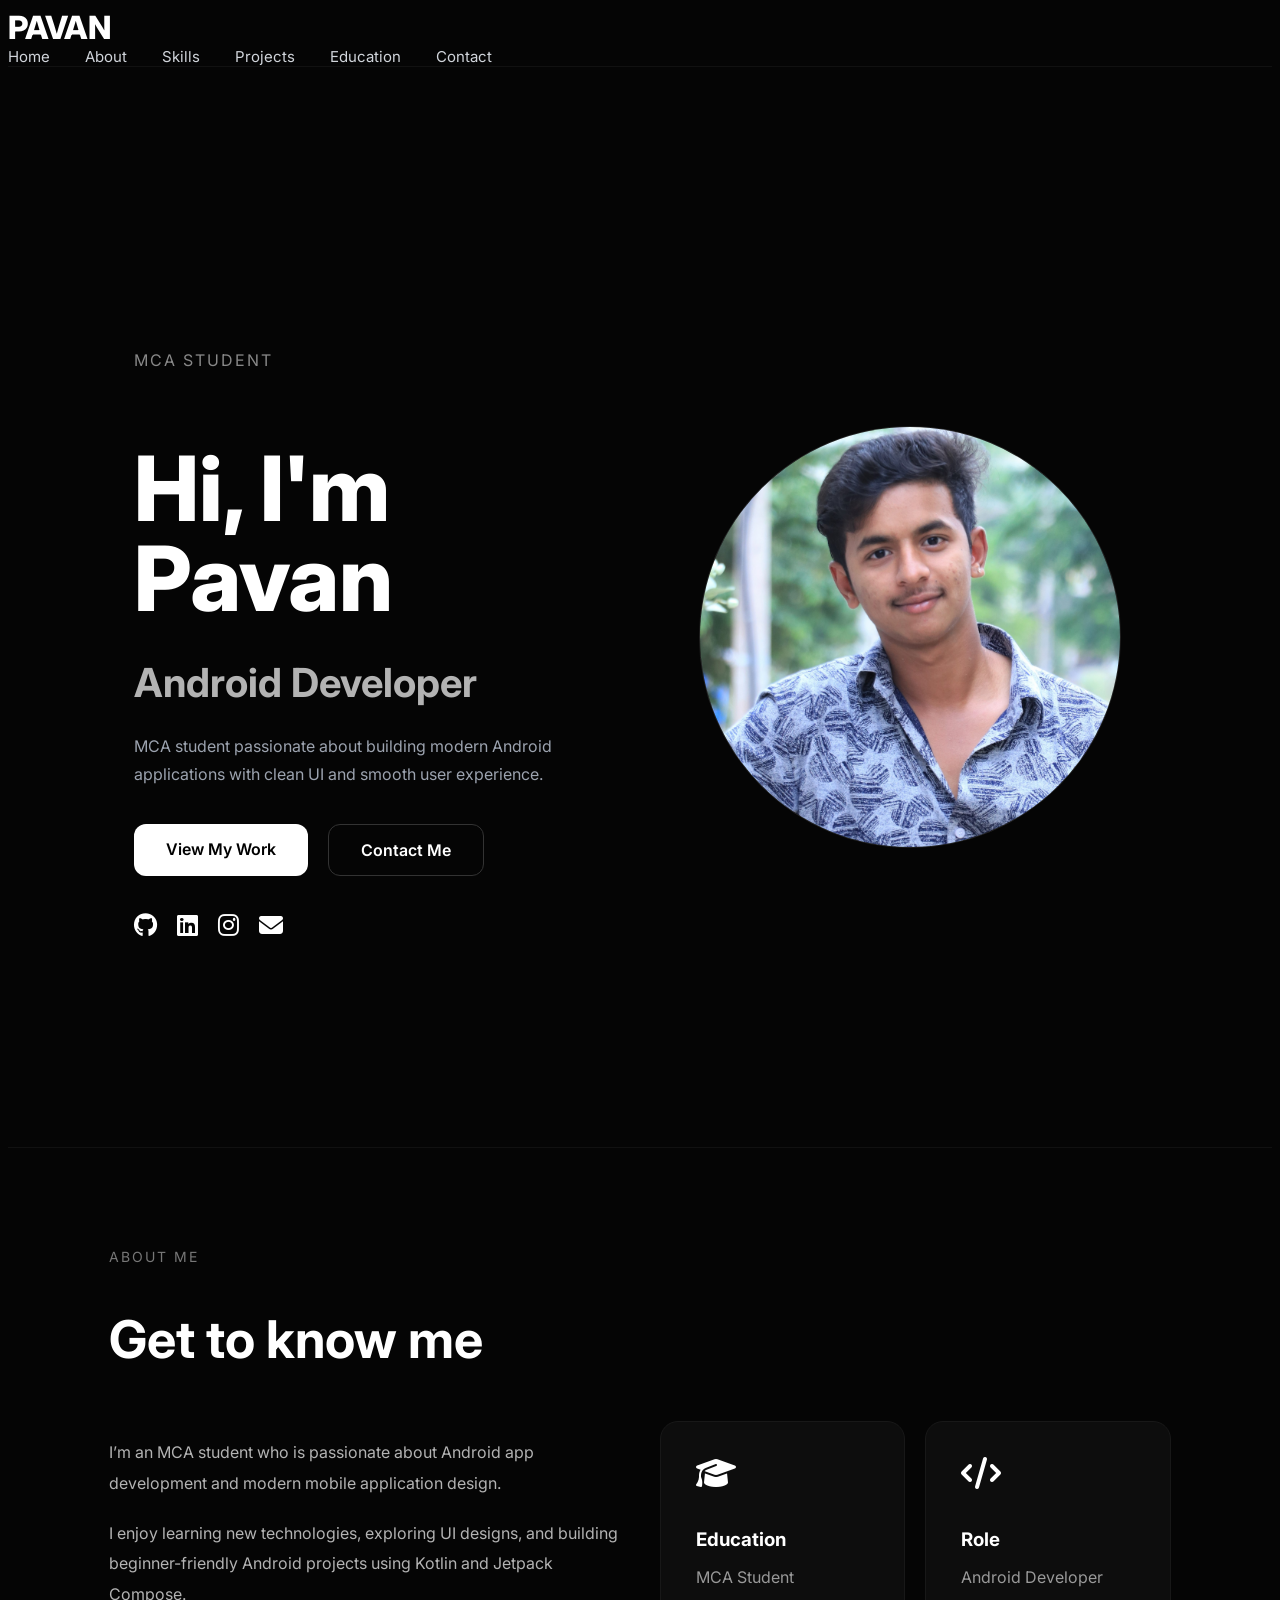
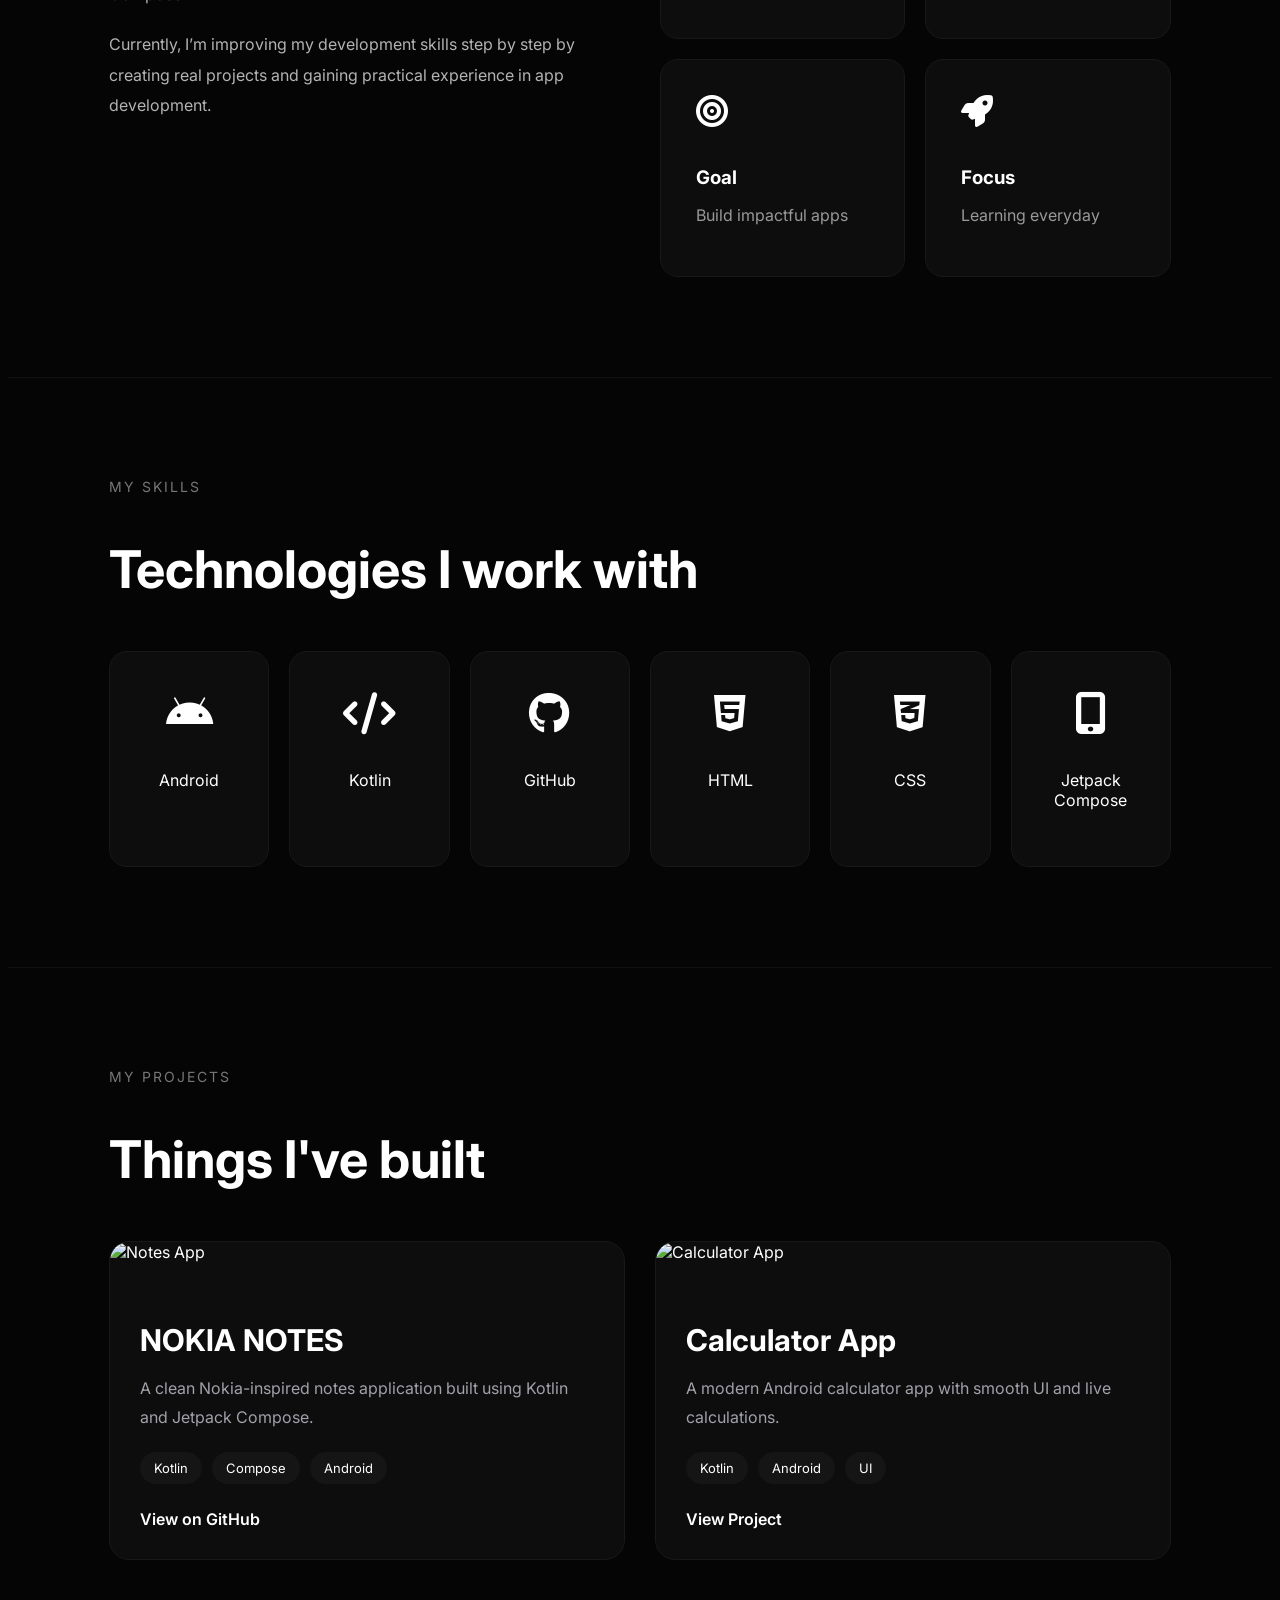
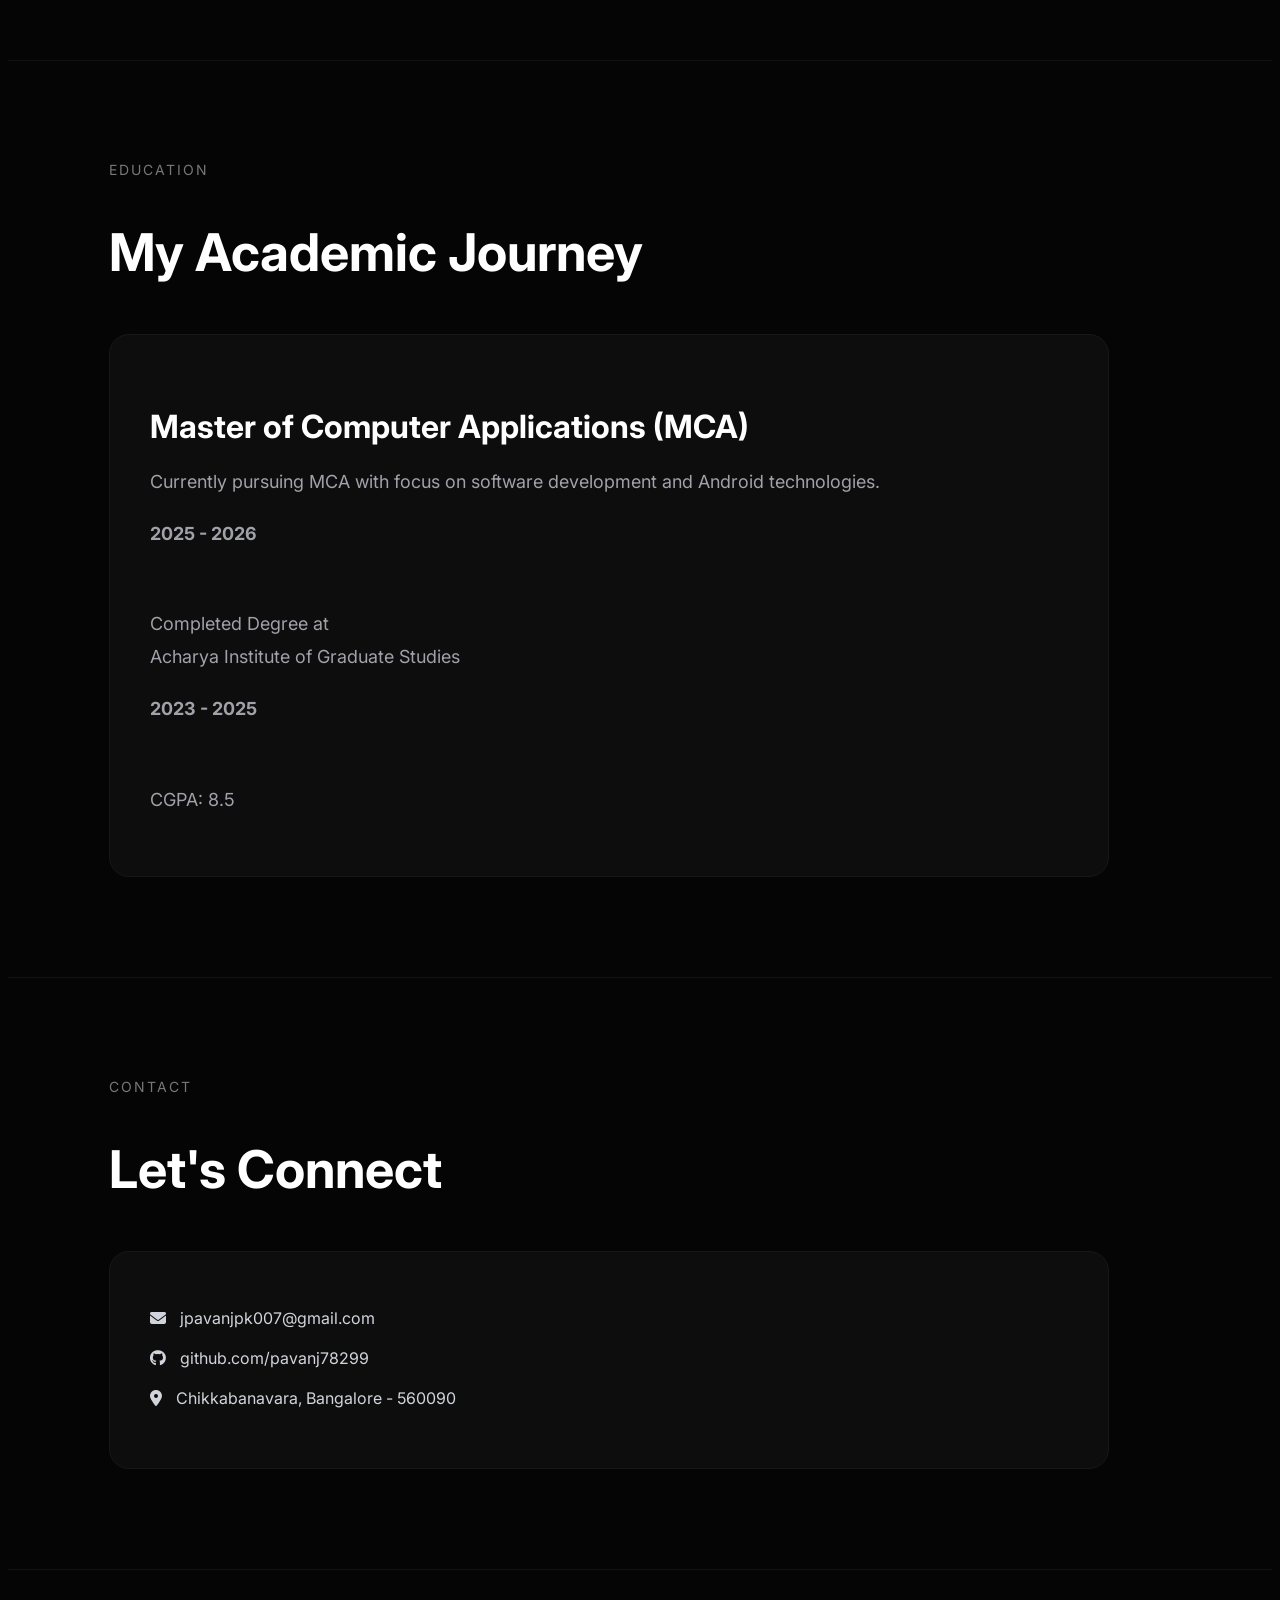
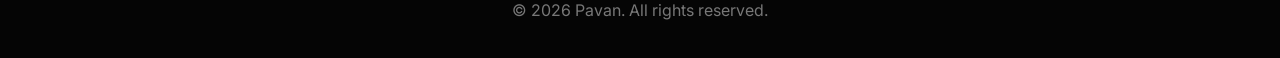
==== commit edfa0223: "Update index.html" ====
--- a/index.html
+++ b/index.html
@@ -132,7 +132,7 @@
 
   <div class="info-card">
     <i class="fas fa-graduation-cap"></i>
-    <h3>Edu</h3>
+   <h3>Education</h3>
     <p>MCA Student</p>
   </div>
 
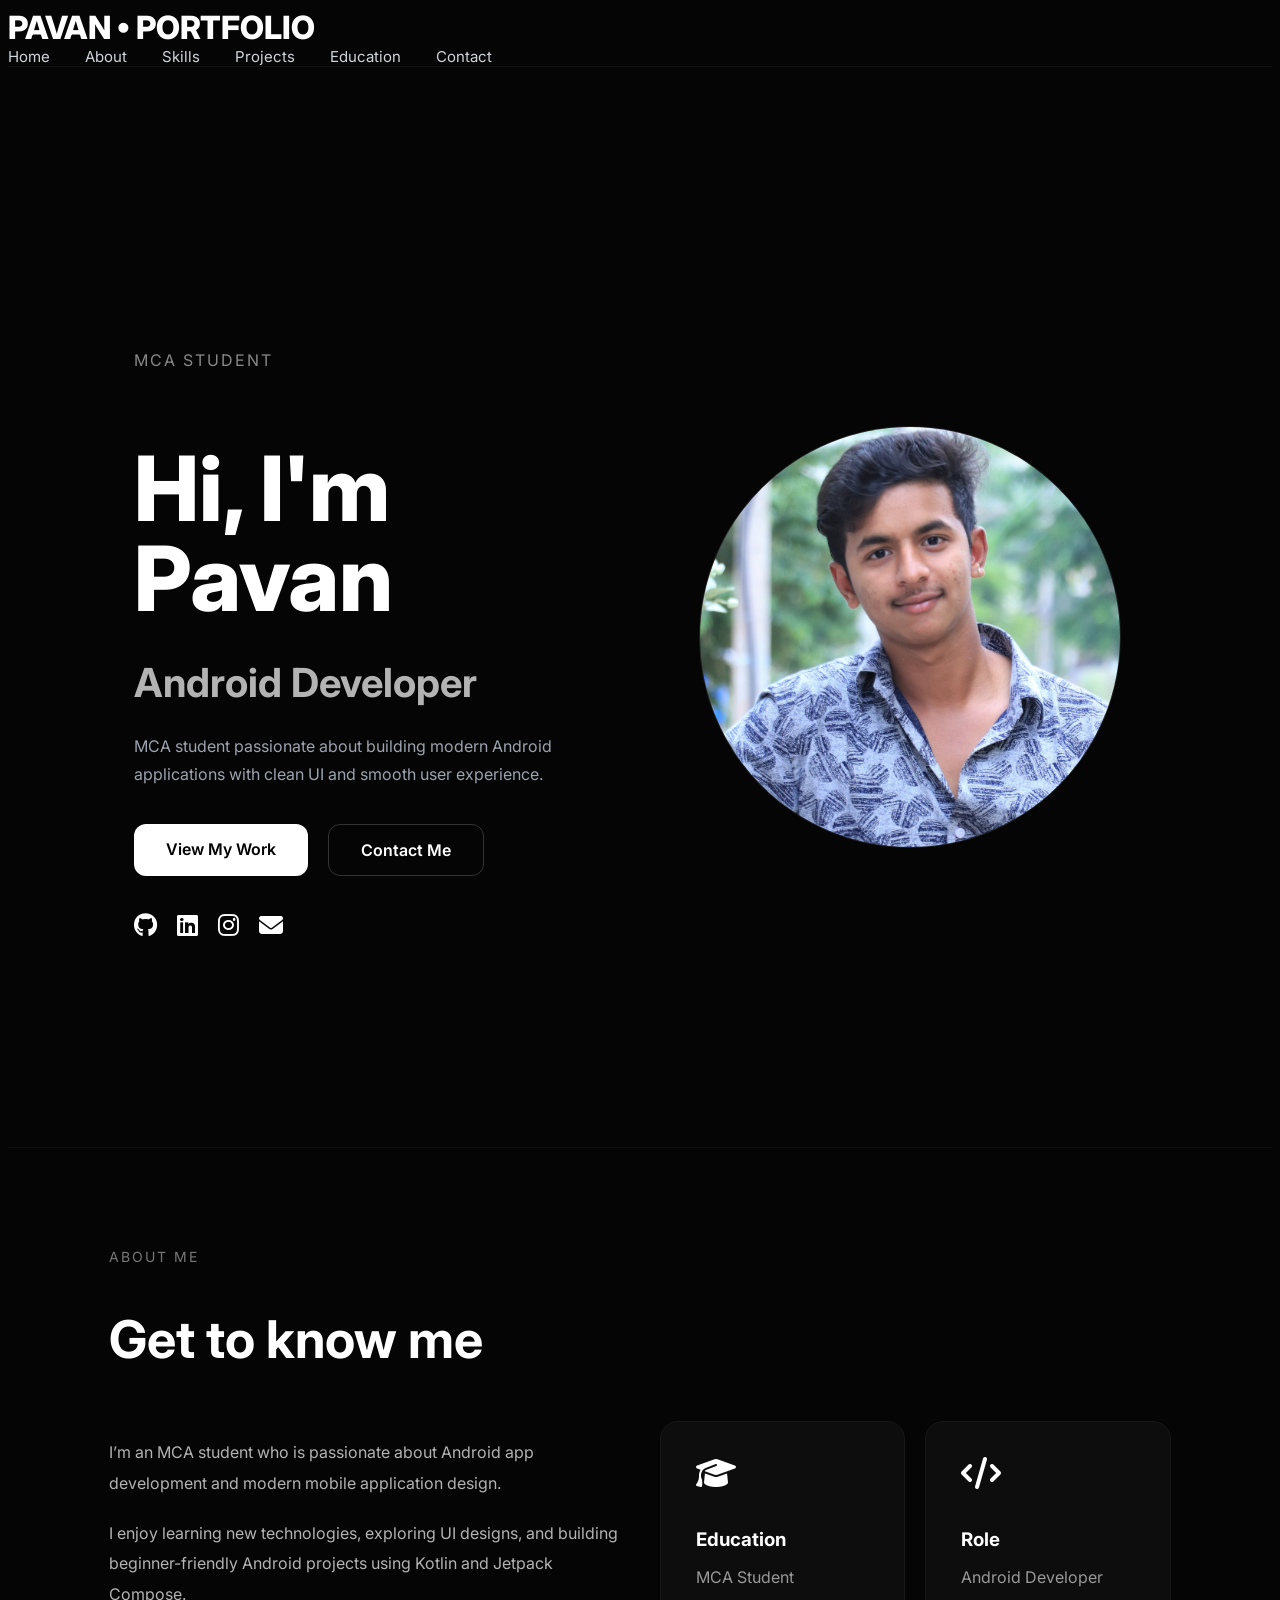
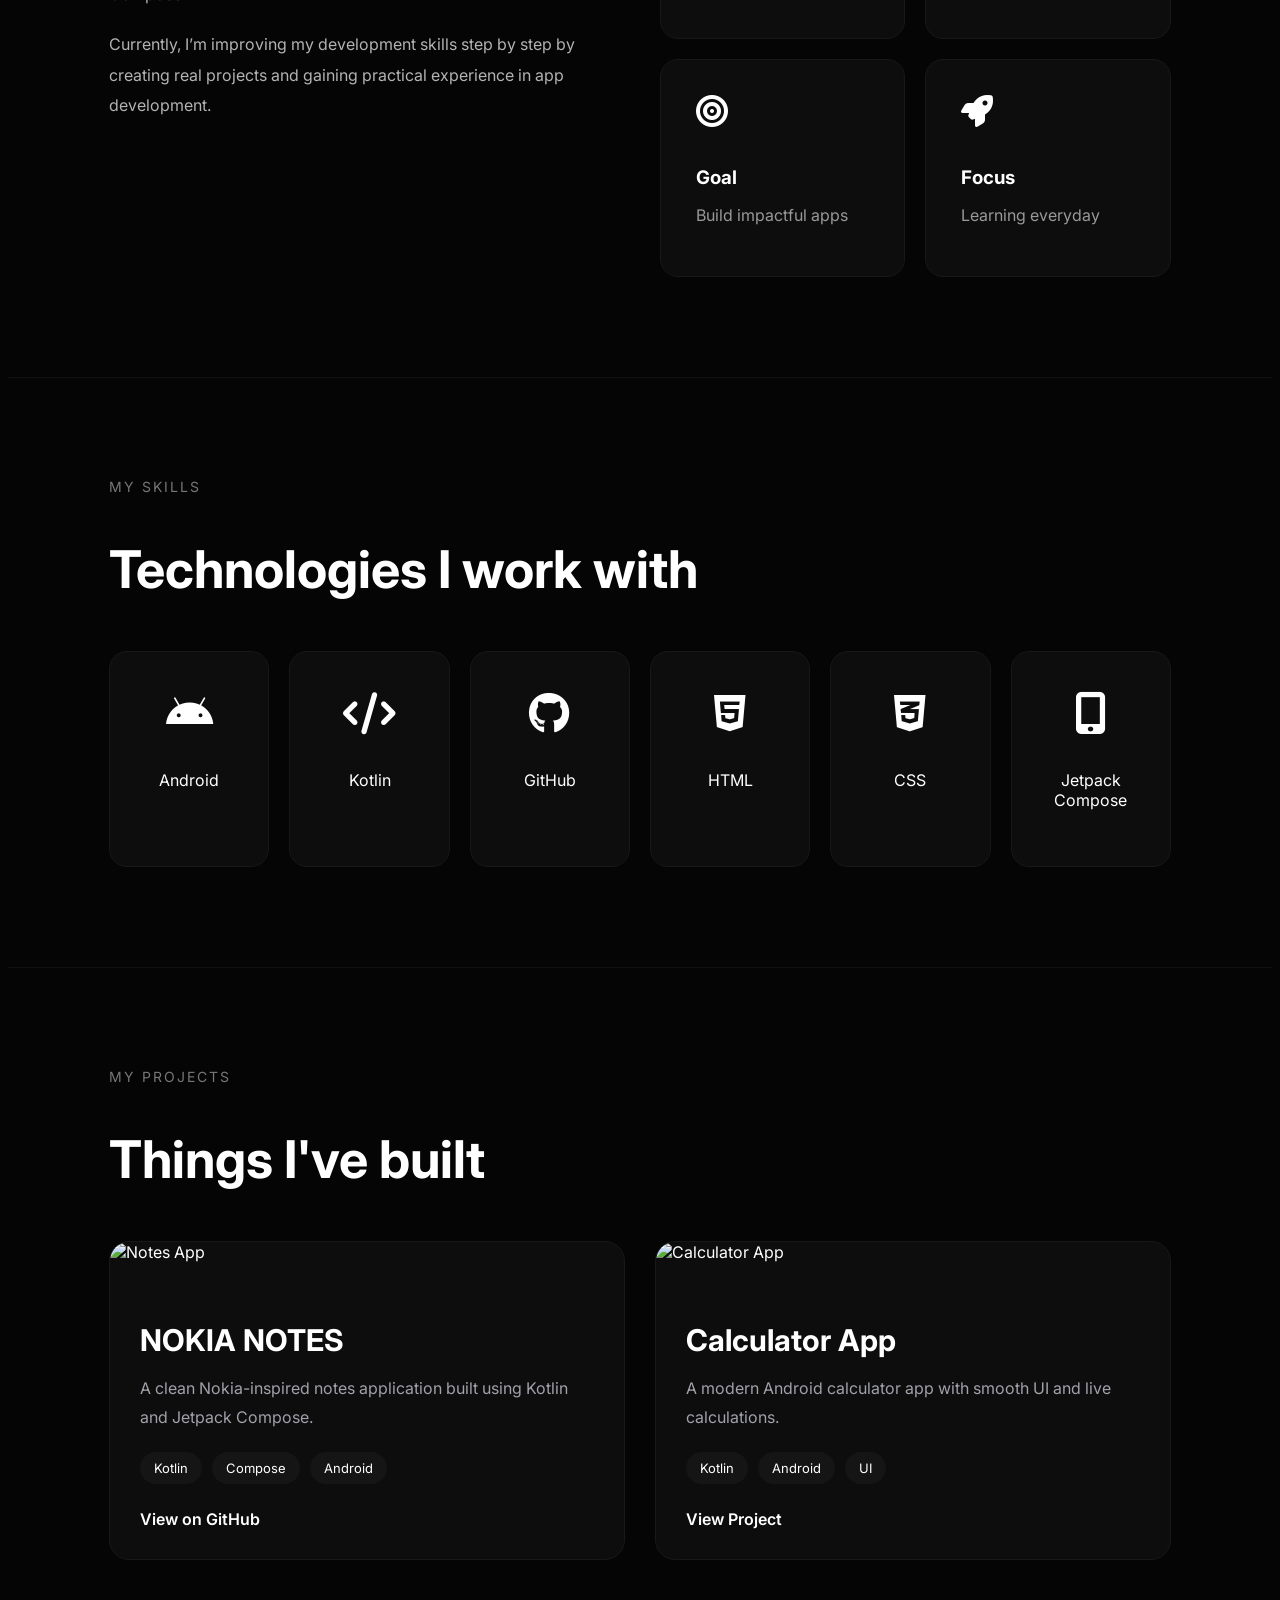
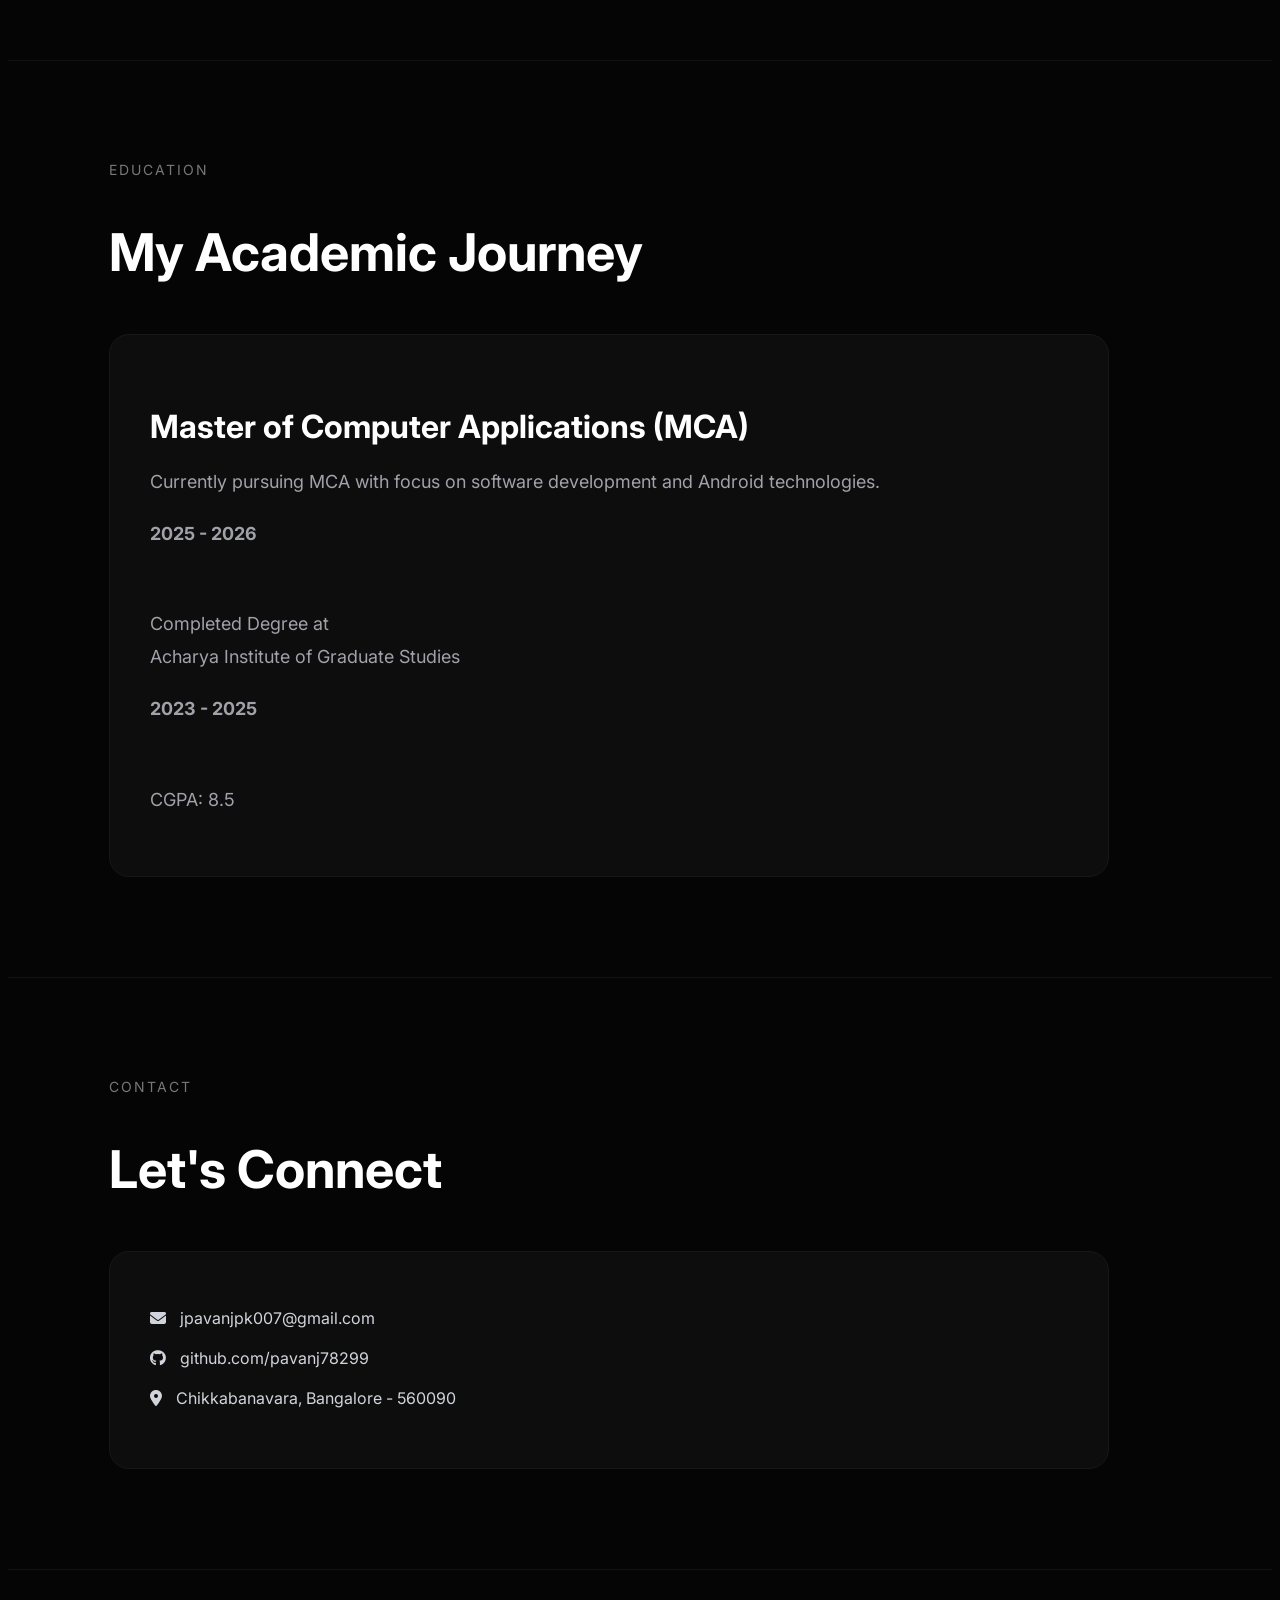
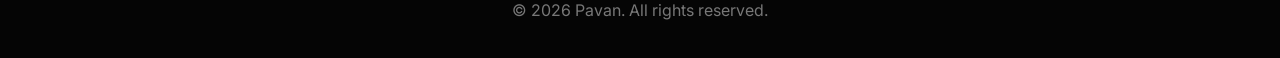
==== commit 467845e0: "Update index.html" ====
--- a/index.html
+++ b/index.html
@@ -24,7 +24,7 @@
 
 </head>
 
-  <div class="logo">PAVAN</div>
+  <div class="logo">PAVAN • PORTFOLIO</div>
 
   <nav>
     <a href="#home">Home</a>
